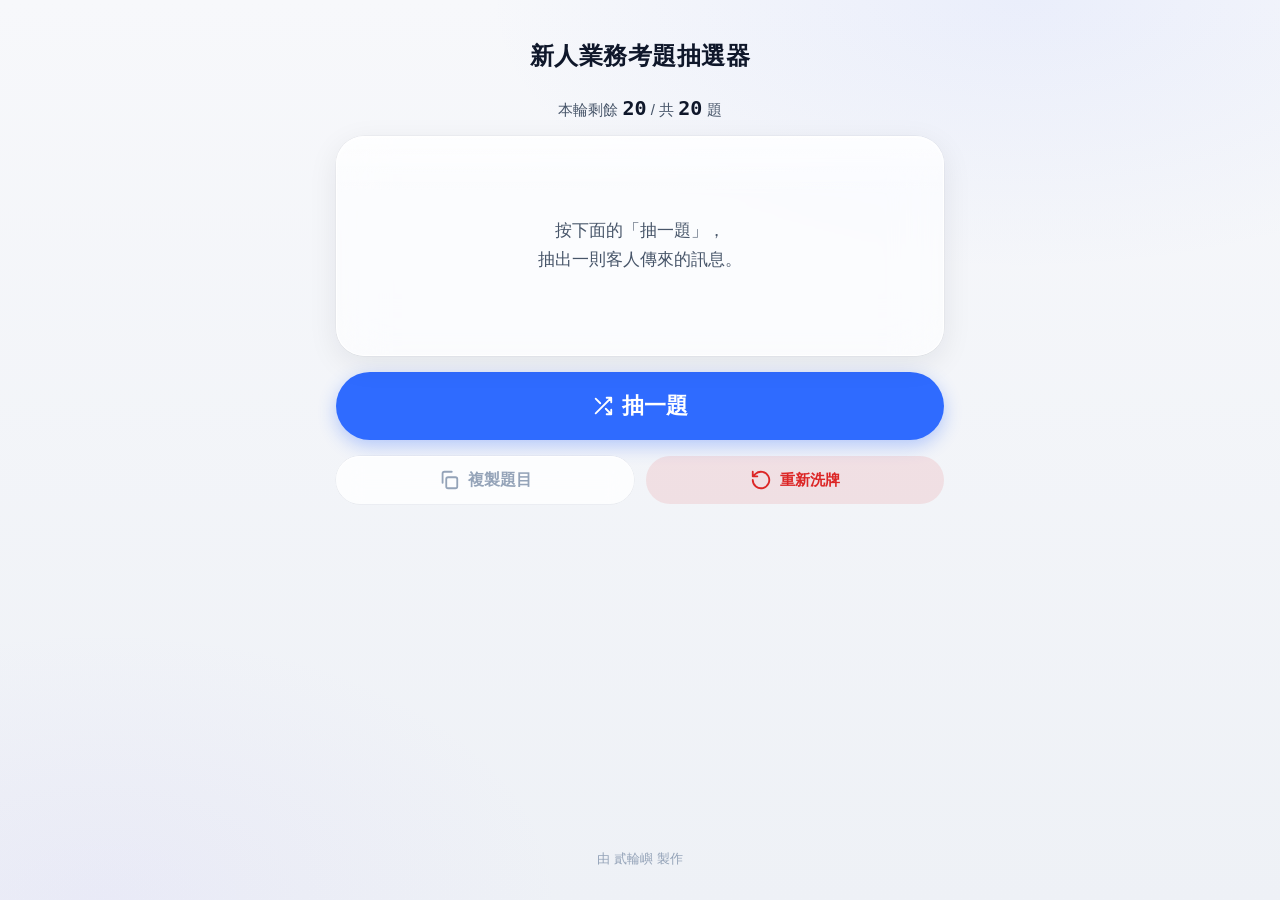
==== index.html @ 30716df5 "新增新人業務考題抽選器（樣品：20 題題庫、抽選器頁面） Co-Authored-By: Claude Sonnet 5.5 <noreply@anthropic.com>" ====
<!DOCTYPE html>
<html lang="zh-Hant">
<head>
<meta charset="UTF-8">
<meta name="viewport" content="width=device-width, initial-scale=1">
<title>新人業務考題抽選器</title>
<link rel="stylesheet" href="tokens.css">
<style>
  /* 只使用 tokens.css 的變數，不自訂新色 */
  .page{max-width:640px;margin:0 auto;padding:var(--sp-6) var(--sp-4) var(--sp-8);min-height:100vh;display:flex;flex-direction:column;gap:var(--sp-4)}
  h1{font-size:24px;font-weight:700;letter-spacing:.02em;text-align:center;padding:var(--sp-4) 0 var(--sp-2)}
  .count{text-align:center;color:var(--ink-2);font-size:15px}
  .count b{font-family:var(--mono);color:var(--ink);font-size:20px}

  .card{padding:var(--sp-6);min-height:220px;display:flex;flex-direction:column;justify-content:center;gap:var(--sp-4)}
  .tag{align-self:flex-start;background:var(--accent-soft);color:var(--accent-deep);font-weight:600;font-size:14px;padding:var(--sp-1) var(--sp-3);border-radius:var(--r-pill)}
  .msg{font-size:22px;line-height:1.7;font-weight:500;word-break:break-word;white-space:pre-wrap}
  .empty{color:var(--ink-2);font-size:17px;line-height:1.7;text-align:center}
  .notice{background:var(--warning-soft);color:var(--warning);font-weight:600;font-size:15px;padding:var(--sp-3) var(--sp-4);border-radius:var(--r-ctrl);text-align:center}

  .btn{font-family:var(--font);font-weight:600;border:none;cursor:pointer;display:inline-flex;align-items:center;justify-content:center;gap:var(--sp-2);
    border-radius:var(--r-pill);transition:transform var(--dur-micro) var(--ease),box-shadow var(--dur-micro) var(--ease);min-height:48px}
  .btn:active{transform:scale(.97)}
  .btn:focus-visible{outline:2px solid var(--accent);outline-offset:2px}
  .btn-primary{background:var(--accent);color:#fff;box-shadow:0 6px 18px rgba(47,107,255,.32);font-size:22px;padding:var(--sp-4) var(--sp-8);min-height:68px;width:100%}
  .btn-primary:hover{background:var(--accent-deep)}
  .btn-glass{background:var(--glass-bg-strong);color:var(--ink);backdrop-filter:blur(12px) saturate(160%);-webkit-backdrop-filter:blur(12px) saturate(160%);
    box-shadow:var(--specular),var(--hairline);font-size:16px;padding:var(--sp-3) var(--sp-6);flex:1}
  .btn-glass[disabled]{color:var(--ink-3);cursor:not-allowed}
  .btn-danger{background:var(--danger-soft);color:var(--danger);font-size:15px;padding:var(--sp-3) var(--sp-6);flex:1}
  .btn-done{color:var(--success)}
  .row{display:flex;gap:var(--sp-3)}
  svg{width:22px;height:22px;flex:none;fill:none;stroke:currentColor;stroke-width:2;stroke-linecap:round;stroke-linejoin:round}

  footer{margin-top:auto;text-align:center;color:var(--ink-3);font-size:13px;padding-top:var(--sp-6)}
  @media (max-width:400px){.msg{font-size:20px}h1{font-size:22px}}
</style>
</head>
<body>
<main class="page">
  <h1>新人業務考題抽選器</h1>
  <div class="count" aria-live="polite">本輪剩餘 <b id="remain">-</b> / 共 <b id="total">-</b> 題</div>

  <section class="card glass" aria-live="polite">
    <div id="notice" class="notice" hidden></div>
    <div id="empty" class="empty">按下面的「抽一題」，<br>抽出一則客人傳來的訊息。</div>
    <div id="question" hidden>
      <span class="tag" id="cat"></span>
      <p class="msg" id="text"></p>
    </div>
  </section>

  <button class="btn btn-primary" id="drawBtn" type="button">
    <svg viewBox="0 0 24 24" aria-hidden="true"><path d="M16 3h5v5M4 20 21 3M21 16v5h-5M15 15l6 6M4 4l5 5"/></svg>
    抽一題
  </button>

  <div class="row">
    <button class="btn btn-glass" id="copyBtn" type="button" disabled>
      <svg viewBox="0 0 24 24" aria-hidden="true"><rect x="9" y="9" width="12" height="12" rx="2"/><path d="M5 15V5a2 2 0 0 1 2-2h8"/></svg>
      <span id="copyLabel">複製題目</span>
    </button>
    <button class="btn btn-danger" id="resetBtn" type="button">
      <svg viewBox="0 0 24 24" aria-hidden="true"><path d="M3 12a9 9 0 1 0 3-6.7L3 8M3 3v5h5"/></svg>
      <span id="resetLabel">重新洗牌</span>
    </button>
  </div>

  <footer>由 貳輪嶼 製作</footer>
</main>

<script src="questions.js"></script>
<script>
(function () {
  var KEY = 'examPicker.v1';
  var questions = Array.isArray(window.QUESTIONS) ? window.QUESTIONS : [];
  var allIds = questions.map(function (q) { return q.id; });
  var byId = {};
  questions.forEach(function (q) { byId[q.id] = q; });

  var state = { drawn: [], current: null };
  var memoryOk = true; // localStorage 不可用時只在記憶體中運作

  function load() {
    try {
      var raw = localStorage.getItem(KEY);
      if (raw) {
        var s = JSON.parse(raw);
        if (s && Array.isArray(s.drawn)) state.drawn = s.drawn;
        if (s && s.current != null) state.current = s.current;
      }
    } catch (e) { memoryOk = false; }
    // 容錯：忽略已不存在的 id，並去除重複
    var seen = {};
    state.drawn = state.drawn.filter(function (id) {
      if (!byId[id] || seen[id]) return false;
      seen[id] = true; return true;
    });
    if (!byId[state.current]) state.current = null;
  }
  function save() {
    try { localStorage.setItem(KEY, JSON.stringify(state)); } catch (e) { memoryOk = false; }
  }

  var $ = function (id) { return document.getElementById(id); };
  var noticeTimer = null;

  function showNotice(msg) {
    var n = $('notice');
    n.textContent = msg; n.hidden = false;
    clearTimeout(noticeTimer);
    noticeTimer = setTimeout(function () { n.hidden = true; }, 5000);
  }
  function hideNotice() { clearTimeout(noticeTimer); $('notice').hidden = true; }

  function render() {
    $('total').textContent = allIds.length;
    $('remain').textContent = allIds.length - state.drawn.length;
    var q = byId[state.current];
    $('empty').hidden = !!q;
    $('question').hidden = !q;
    $('copyBtn').disabled = !q;
    if (q) { $('cat').textContent = q.category; $('text').textContent = q.text; }
    if (!allIds.length) $('empty').textContent = '題庫是空的，請先在 questions.js 加題。';
    $('drawBtn').disabled = !allIds.length;
  }

  function draw() {
    if (!allIds.length) return;
    hideNotice();
    var started = false;
    if (state.drawn.length >= allIds.length) { state.drawn = []; started = true; }
    var pool = allIds.filter(function (id) { return state.drawn.indexOf(id) === -1; });
    // 剛開新一輪時，避免第一題與上一輪最後一題相同
    if (started && pool.length > 1) {
      pool = pool.filter(function (id) { return id !== state.current; });
    }
    var id = pool[Math.floor(Math.random() * pool.length)];
    state.drawn.push(id);
    state.current = id;
    save(); render(); resetCopy();
    if (started) showNotice('上一輪抽完了，已開始新的一輪。');
    else if (state.drawn.length >= allIds.length) showNotice('這一輪抽完了！再按「抽一題」會開始新的一輪。');
  }

  // 複製
  var copyTimer = null;
  function resetCopy() {
    clearTimeout(copyTimer);
    $('copyLabel').textContent = '複製題目';
    $('copyBtn').classList.remove('btn-done');
  }
  function copyFallback(text) {
    var ta = document.createElement('textarea');
    ta.value = text; ta.setAttribute('readonly', '');
    ta.style.position = 'fixed'; ta.style.top = '0'; ta.style.opacity = '0';
    document.body.appendChild(ta); ta.select(); ta.setSelectionRange(0, text.length);
    var ok = false;
    try { ok = document.execCommand('copy'); } catch (e) {}
    document.body.removeChild(ta);
    return ok;
  }
  function copyDone(ok) {
    $('copyLabel').textContent = ok ? '已複製' : '複製失敗，請長按文字手動複製';
    $('copyBtn').classList.toggle('btn-done', ok);
    clearTimeout(copyTimer);
    copyTimer = setTimeout(resetCopy, 2000);
  }
  function copyQuestion() {
    var q = byId[state.current];
    if (!q) return;
    if (navigator.clipboard && window.isSecureContext) {
      navigator.clipboard.writeText(q.text).then(
        function () { copyDone(true); },
        function () { copyDone(copyFallback(q.text)); }
      );
    } else {
      copyDone(copyFallback(q.text));
    }
  }

  // 重新洗牌（二次確認：第一次按變成「再按一次確認」，4 秒內沒按就還原）
  var resetTimer = null, resetArmed = false;
  function disarmReset() {
    resetArmed = false; clearTimeout(resetTimer);
    $('resetLabel').textContent = '重新洗牌';
  }
  function resetClick() {
    if (!resetArmed) {
      resetArmed = true;
      $('resetLabel').textContent = '再按一次確認洗牌';
      resetTimer = setTimeout(disarmReset, 4000);
      return;
    }
    disarmReset();
    state = { drawn: [], current: null };
    save(); render(); resetCopy(); hideNotice();
    showNotice('已重新洗牌，所有題目都可以再抽。');
  }

  $('drawBtn').addEventListener('click', draw);
  $('copyBtn').addEventListener('click', copyQuestion);
  $('resetBtn').addEventListener('click', resetClick);

  load(); render();
})();
</script>
</body>
</html>
---- tokens.css ----
/* 公版設計系統 — 基礎 Tokens（唯一真實來源，不可自訂覆寫）
   Liquid Glass · 亮白簡約 · iOS 26 質感
   由 貳輪嶼 製作 */

:root{
  /* 玻璃 */
  --glass-bg:rgba(255,255,255,0.62);
  --glass-bg-strong:rgba(255,255,255,0.80);
  --glass-blur:24px; --glass-sat:160%;
  --rim:rgba(255,255,255,0.9);                          /* 亮白邊 */
  --specular:inset 0 1px 1px rgba(255,255,255,0.9);     /* 頂緣鏡面高光 */
  --hairline:0 0 0 0.5px rgba(15,23,42,0.06);           /* 暗髮絲外框 */
  --shadow:0 8px 30px rgba(17,24,39,0.08);              /* 柔和浮起 */
  --shadow-lg:0 20px 60px rgba(17,24,39,0.16);

  /* 圓角 */
  --r-sm:10px; --r-ctrl:14px; --r-card:28px; --r-xl:34px; --r-pill:999px;

  /* 強調色：單一精緻藍 + 中性灰階 */
  --accent:#2F6BFF; --accent-soft:rgba(47,107,255,0.12); --accent-deep:#1E4FD0;
  --ink:#0F172A; --ink-2:#475569; --ink-3:#94A3B8; --ink-line:rgba(15,23,42,0.08);

  /* 語意色（去飽和） */
  --success:#16A34A; --warning:#D97706; --danger:#DC2626; --info:#2F6BFF;
  --success-soft:rgba(22,163,74,0.12); --warning-soft:rgba(217,119,6,0.12);
  --danger-soft:rgba(220,38,38,0.10); --info-soft:rgba(47,107,255,0.12);

  /* 圖表色階 —— 順序藍階（有順序的桶：庫齡/售價區間，淺=新/低，深=舊/高） */
  --seq-1:#C9DAFF; --seq-2:#9CBBFF; --seq-3:#6E9CFF; --seq-4:#2F6BFF;
  --seq-5:#2353C9; --seq-6:#173B91; --seq-7:#0F2A66;
  /* 圖表色階 —— 精緻分類盤（無順序：品牌/來源/付款） */
  --cat-1:#2F6BFF; --cat-2:#7C5CFF; --cat-3:#14B8A6; --cat-4:#F59E0B;
  --cat-5:#EC6A9C; --cat-6:#22B07D; --cat-7:#FB7C56; --cat-8:#64748B;
  --null:#CBD2DD;   /* null / 其他 → 中性灰 */

  /* 載入/骨架（亮白底校過對比，勿用更低透明否則隱形） */
  --skeleton-base:rgba(15,23,42,0.06);   /* 骨架底 */
  --skeleton-sheen:rgba(15,23,42,0.13);  /* 掃光高光 */
  --track:rgba(15,23,42,0.10);           /* 進度條軌 / spinner 圈 */

  /* 字體（Apple 裝置 = 真 SF Pro + 蘋方） */
  --font:-apple-system,BlinkMacSystemFont,"SF Pro Text","SF Pro Display","PingFang TC","Helvetica Neue",sans-serif;
  --mono:ui-monospace,"SF Mono","JetBrains Mono",monospace;

  /* 間距尺 (px)：4 8 12 16 24 32 48 64 */
  --sp-1:4px; --sp-2:8px; --sp-3:12px; --sp-4:16px; --sp-6:24px; --sp-8:32px; --sp-12:48px; --sp-16:64px;

  /* 動效 */
  --ease:cubic-bezier(.22,1,.36,1);
  --dur-in:600ms; --dur-micro:250ms;
}

*{box-sizing:border-box;margin:0;padding:0}

body{
  font-family:var(--font); color:var(--ink); min-height:100vh; overflow-x:hidden;
  background:
    radial-gradient(70% 50% at 80% 0%, rgba(120,150,255,0.10) 0%, transparent 60%),
    radial-gradient(60% 50% at 8% 100%, rgba(170,150,255,0.08) 0%, transparent 60%),
    linear-gradient(180deg,#F7F8FB 0%,#EEF1F6 100%);
  -webkit-font-smoothing:antialiased;
}

/* 白玻璃面板基元：靠亮邊 + 陰影 + 頂緣高光浮在白底 */
.glass{
  background:var(--glass-bg);
  backdrop-filter:blur(var(--glass-blur)) saturate(var(--glass-sat));
  -webkit-backdrop-filter:blur(var(--glass-blur)) saturate(var(--glass-sat));
  border:0.5px solid var(--rim);
  box-shadow:var(--specular),var(--hairline),var(--shadow);
  border-radius:var(--r-card); position:relative; overflow:hidden;
}
.glass::before{content:"";position:absolute;inset:0;border-radius:inherit;pointer-events:none;
  background:linear-gradient(180deg,rgba(255,255,255,.55) 0%,rgba(255,255,255,0) 26%)}
.glass > *{position:relative;z-index:1}

@media (prefers-reduced-motion:reduce){*{animation:none!important;transition:none!important}}
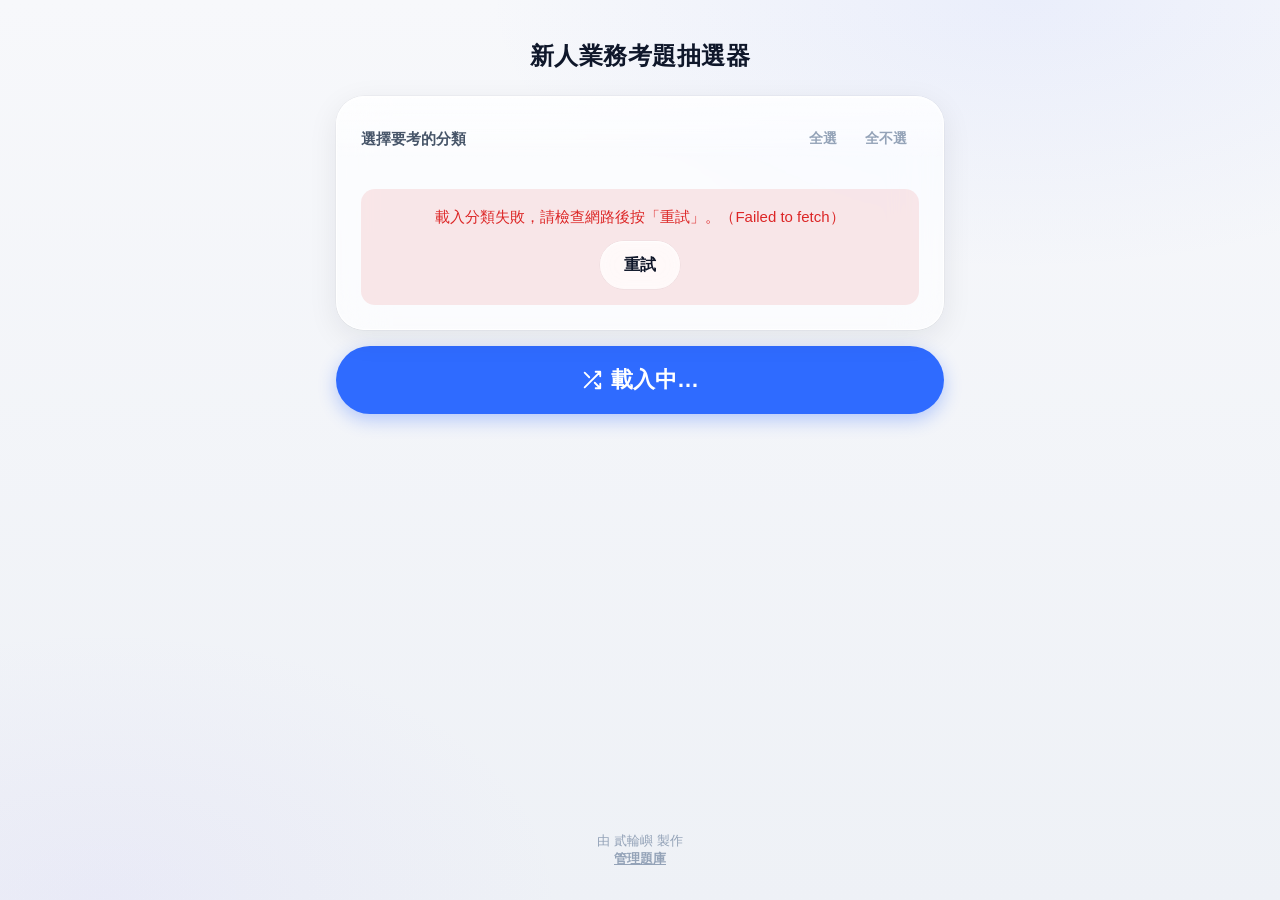
==== commit f406e216: "題庫改雲端：分類抽題、管理頁、全裝置同步已抽記錄 - 新增 admin.html（密碼保護的題庫管理） - 抽題頁改為勾選分類、各抽 1 題 - 題庫與已抽記錄搬到 Supabase（supabase" ====
--- a/index.html
+++ b/index.html
@@ -9,10 +9,36 @@
   /* 只使用 tokens.css 的變數，不自訂新色 */
   .page{max-width:640px;margin:0 auto;padding:var(--sp-6) var(--sp-4) var(--sp-8);min-height:100vh;display:flex;flex-direction:column;gap:var(--sp-4)}
   h1{font-size:24px;font-weight:700;letter-spacing:.02em;text-align:center;padding:var(--sp-4) 0 var(--sp-2)}
-  .count{text-align:center;color:var(--ink-2);font-size:15px}
-  .count b{font-family:var(--mono);color:var(--ink);font-size:20px}
-
-  .card{padding:var(--sp-6);min-height:220px;display:flex;flex-direction:column;justify-content:center;gap:var(--sp-4)}
+  .card{padding:var(--sp-6);display:flex;flex-direction:column;justify-content:center;gap:var(--sp-4)}
+
+  /* 分類勾選區 */
+  .picker-head{display:flex;align-items:center;justify-content:space-between;gap:var(--sp-3);color:var(--ink-2);font-size:15px;font-weight:600}
+  .link-btn{font-family:var(--font);font-size:14px;font-weight:600;color:var(--accent);background:none;border:none;cursor:pointer;padding:var(--sp-2) var(--sp-3);border-radius:var(--r-pill);min-height:36px}
+  .link-btn:hover{background:var(--accent-soft)}
+  .link-btn:focus-visible{outline:2px solid var(--accent);outline-offset:2px}
+  .link-btn[disabled]{color:var(--ink-3);cursor:not-allowed;background:none}
+  .chips{display:grid;grid-template-columns:repeat(auto-fill,minmax(150px,1fr));gap:var(--sp-3)}
+  .chip{font-family:var(--font);text-align:left;cursor:pointer;display:flex;flex-direction:column;gap:var(--sp-1);min-height:64px;padding:var(--sp-3) var(--sp-4);
+    color:var(--ink);background:var(--glass-bg-strong);border:none;border-radius:var(--r-ctrl);box-shadow:var(--specular),var(--hairline);
+    transition:transform var(--dur-micro) var(--ease),box-shadow var(--dur-micro) var(--ease),background var(--dur-micro) var(--ease)}
+  .chip:active{transform:scale(.97)}
+  .chip:focus-visible{outline:2px solid var(--accent);outline-offset:2px}
+  .chip .name{font-size:17px;font-weight:600;display:flex;align-items:center;justify-content:space-between;gap:var(--sp-2)}
+  .chip .name svg{width:20px;height:20px;opacity:0;stroke-width:3}
+  .chip .num{font-size:13px;color:var(--ink-2);font-family:var(--mono)}
+  .chip[aria-pressed="true"]{background:var(--accent-soft);color:var(--accent-deep);box-shadow:0 0 0 2px var(--accent)}
+  .chip[aria-pressed="true"] .name svg{opacity:1}
+  .chip[aria-pressed="true"] .num{color:var(--accent-deep)}
+  .skel{height:64px;border-radius:var(--r-ctrl);background:linear-gradient(90deg,var(--skeleton-base),var(--skeleton-sheen),var(--skeleton-base));background-size:200% 100%;animation:sheen 1.4s linear infinite}
+  @keyframes sheen{from{background-position:200% 0}to{background-position:-200% 0}}
+  .error{display:flex;flex-direction:column;align-items:center;gap:var(--sp-3);text-align:center;color:var(--danger);background:var(--danger-soft);border-radius:var(--r-ctrl);padding:var(--sp-4);font-size:15px;line-height:1.6}
+
+  .error[hidden]{display:none}
+
+  /* 結果卡片 */
+  .results{display:flex;flex-direction:column;gap:var(--sp-4)}
+  .q-card{gap:var(--sp-3)}
+  .q-card .btn-glass{flex:none;align-self:flex-start;min-height:44px;padding:var(--sp-2) var(--sp-4);font-size:15px}
   .tag{align-self:flex-start;background:var(--accent-soft);color:var(--accent-deep);font-weight:600;font-size:14px;padding:var(--sp-1) var(--sp-3);border-radius:var(--r-pill)}
   .msg{font-size:22px;line-height:1.7;font-weight:500;word-break:break-word;white-space:pre-wrap}
   .empty{color:var(--ink-2);font-size:17px;line-height:1.7;text-align:center}
@@ -33,123 +59,175 @@
   svg{width:22px;height:22px;flex:none;fill:none;stroke:currentColor;stroke-width:2;stroke-linecap:round;stroke-linejoin:round}
 
   footer{margin-top:auto;text-align:center;color:var(--ink-3);font-size:13px;padding-top:var(--sp-6)}
+  footer .link-btn{color:var(--ink-3);font-size:13px;text-decoration:underline}
   @media (max-width:400px){.msg{font-size:20px}h1{font-size:22px}}
 </style>
 </head>
 <body>
 <main class="page">
   <h1>新人業務考題抽選器</h1>
-  <div class="count" aria-live="polite">本輪剩餘 <b id="remain">-</b> / 共 <b id="total">-</b> 題</div>
-
-  <section class="card glass" aria-live="polite">
-    <div id="notice" class="notice" hidden></div>
-    <div id="empty" class="empty">按下面的「抽一題」，<br>抽出一則客人傳來的訊息。</div>
-    <div id="question" hidden>
-      <span class="tag" id="cat"></span>
-      <p class="msg" id="text"></p>
+
+  <section class="card glass" aria-label="選擇分類">
+    <div class="picker-head">
+      <span>選擇要考的分類</span>
+      <span>
+        <button class="link-btn" id="allBtn" type="button" disabled>全選</button>
+        <button class="link-btn" id="noneBtn" type="button" disabled>全不選</button>
+      </span>
+    </div>
+    <div id="chips" class="chips" aria-busy="true"></div>
+    <div id="loadError" class="error" role="alert" hidden>
+      <span id="loadErrorText"></span>
+      <button class="btn btn-glass" id="retryBtn" type="button">重試</button>
     </div>
   </section>
 
-  <button class="btn btn-primary" id="drawBtn" type="button">
+  <button class="btn btn-primary" id="drawBtn" type="button" disabled>
     <svg viewBox="0 0 24 24" aria-hidden="true"><path d="M16 3h5v5M4 20 21 3M21 16v5h-5M15 15l6 6M4 4l5 5"/></svg>
-    抽一題
+    <span id="drawLabel">載入中…</span>
   </button>
 
-  <div class="row">
-    <button class="btn btn-glass" id="copyBtn" type="button" disabled>
-      <svg viewBox="0 0 24 24" aria-hidden="true"><rect x="9" y="9" width="12" height="12" rx="2"/><path d="M5 15V5a2 2 0 0 1 2-2h8"/></svg>
-      <span id="copyLabel">複製題目</span>
-    </button>
-    <button class="btn btn-danger" id="resetBtn" type="button">
-      <svg viewBox="0 0 24 24" aria-hidden="true"><path d="M3 12a9 9 0 1 0 3-6.7L3 8M3 3v5h5"/></svg>
-      <span id="resetLabel">重新洗牌</span>
-    </button>
+  <div id="drawError" class="error" role="alert" hidden>
+    <span id="drawErrorText"></span>
+    <button class="btn btn-glass" id="drawRetryBtn" type="button">重試</button>
   </div>
 
-  <footer>由 貳輪嶼 製作</footer>
+  <div id="results" class="results" aria-live="polite"></div>
+
+  <footer>
+    由 貳輪嶼 製作<br>
+    <a class="link-btn" href="admin.html">管理題庫</a>
+  </footer>
 </main>
 
-<script src="questions.js"></script>
+<script src="js/api.js"></script>
 <script>
 (function () {
-  var KEY = 'examPicker.v1';
-  var questions = Array.isArray(window.QUESTIONS) ? window.QUESTIONS : [];
-  var allIds = questions.map(function (q) { return q.id; });
-  var byId = {};
-  questions.forEach(function (q) { byId[q.id] = q; });
-
-  var state = { drawn: [], current: null };
-  var memoryOk = true; // localStorage 不可用時只在記憶體中運作
-
-  function load() {
-    try {
-      var raw = localStorage.getItem(KEY);
-      if (raw) {
-        var s = JSON.parse(raw);
-        if (s && Array.isArray(s.drawn)) state.drawn = s.drawn;
-        if (s && s.current != null) state.current = s.current;
+  var $ = function (id) { return document.getElementById(id); };
+  var categories = [];      // 雲端回傳的分類清單 [{category,total,remaining}]
+  var selected = {};        // 已勾選的分類名稱
+  var drawing = false;      // 抽題進行中（防連點）
+  var loaded = false;       // 分類是否載入成功
+
+  var CHECK_SVG = '<svg viewBox="0 0 24 24" aria-hidden="true"><path d="M5 12.5l4.5 4.5L19 7.5"/></svg>';
+
+  function errText(e, what) {
+    var m = e && e.message ? e.message : '';
+    return what + '失敗，請檢查網路後按「重試」。' + (m ? '（' + m + '）' : '');
+  }
+
+  function selectedList() {
+    // 依畫面上分類順序回傳已勾選者
+    return categories.filter(function (c) { return selected[c.category]; }).map(function (c) { return c.category; });
+  }
+
+  function updateDrawBtn() {
+    var n = selectedList().length;
+    var btn = $('drawBtn');
+    if (!loaded) { btn.disabled = true; $('drawLabel').textContent = '載入中…'; return; }
+    if (drawing) { btn.disabled = true; $('drawLabel').textContent = '抽題中…'; return; }
+    btn.disabled = n === 0;
+    $('drawLabel').textContent = n === 0 ? '請先選分類' : '抽 ' + n + ' 題';
+    $('allBtn').disabled = $('noneBtn').disabled = !categories.length;
+  }
+
+  function renderChips() {
+    var box = $('chips');
+    box.innerHTML = '';
+    categories.forEach(function (c) {
+      var b = document.createElement('button');
+      b.type = 'button'; b.className = 'chip';
+      b.setAttribute('aria-pressed', selected[c.category] ? 'true' : 'false');
+      var name = document.createElement('span'); name.className = 'name';
+      var label = document.createElement('span'); label.textContent = c.category;
+      name.appendChild(label); name.insertAdjacentHTML('beforeend', CHECK_SVG);
+      var num = document.createElement('span'); num.className = 'num';
+      num.textContent = '剩餘 ' + c.remaining + ' / 共 ' + c.total;
+      b.appendChild(name); b.appendChild(num);
+      b.addEventListener('click', function () {
+        selected[c.category] = !selected[c.category];
+        b.setAttribute('aria-pressed', selected[c.category] ? 'true' : 'false');
+        updateDrawBtn();
+      });
+      box.appendChild(b);
+    });
+    if (!categories.length) {
+      var e = document.createElement('div'); e.className = 'empty'; e.style.gridColumn = '1 / -1';
+      e.textContent = '題庫還沒有任何題目，請先到「管理題庫」新增。';
+      box.appendChild(e);
+    }
+  }
+
+  function showSkeleton() {
+    var box = $('chips');
+    box.innerHTML = ''; box.setAttribute('aria-busy', 'true');
+    for (var i = 0; i < 4; i++) { var s = document.createElement('div'); s.className = 'skel'; box.appendChild(s); }
+  }
+
+  // 載入分類；keepSelection=true 時（抽完刷新）保留勾選
+  function loadCategories(keepSelection) {
+    $('loadError').hidden = true;
+    if (!keepSelection) { loaded = false; selected = {}; showSkeleton(); }
+    updateDrawBtn();
+    return Api.listCategories().then(function (list) {
+      categories = Array.isArray(list) ? list : [];
+      var next = {};
+      categories.forEach(function (c) { if (selected[c.category]) next[c.category] = true; });
+      selected = next;
+      loaded = true;
+      $('chips').setAttribute('aria-busy', 'false');
+      renderChips(); updateDrawBtn();
+    }).catch(function (e) {
+      if (keepSelection) return; // 刷新失敗不打斷畫面，抽題結果仍已顯示
+      $('chips').innerHTML = ''; $('chips').setAttribute('aria-busy', 'false');
+      $('loadErrorText').textContent = errText(e, '載入分類');
+      $('loadError').hidden = false;
+      updateDrawBtn();
+    });
+  }
+
+  // 抽題
+  function draw() {
+    var cats = selectedList();
+    if (drawing || !cats.length) return;
+    drawing = true; $('drawError').hidden = true; updateDrawBtn();
+    Api.drawQuestions(cats).then(function (rows) {
+      renderResults(Array.isArray(rows) ? rows : []);
+      // 以回傳值先更新剩餘數，再重新向雲端確認
+      (Array.isArray(rows) ? rows : []).forEach(function (r) {
+        categories.forEach(function (c) {
+          if (c.category === r.category) { c.remaining = r.remaining; c.total = r.total; }
+        });
+      });
+      renderChips();
+      return loadCategories(true);
+    }).catch(function (e) {
+      $('drawErrorText').textContent = errText(e, '抽題');
+      $('drawError').hidden = false;
+    }).then(function () { drawing = false; updateDrawBtn(); });
+  }
+
+  function renderResults(rows) {
+    var box = $('results');
+    box.innerHTML = '';
+    rows.forEach(function (r) {
+      var card = document.createElement('section'); card.className = 'card glass q-card';
+      if (r.new_round) {
+        var n = document.createElement('div'); n.className = 'notice';
+        n.textContent = '此分類已開始新的一輪'; card.appendChild(n);
       }
-    } catch (e) { memoryOk = false; }
-    // 容錯：忽略已不存在的 id，並去除重複
-    var seen = {};
-    state.drawn = state.drawn.filter(function (id) {
-      if (!byId[id] || seen[id]) return false;
-      seen[id] = true; return true;
+      var tag = document.createElement('span'); tag.className = 'tag'; tag.textContent = r.category;
+      var msg = document.createElement('p'); msg.className = 'msg'; msg.textContent = r.text;
+      var btn = document.createElement('button'); btn.type = 'button'; btn.className = 'btn btn-glass';
+      btn.innerHTML = '<svg viewBox="0 0 24 24" aria-hidden="true"><rect x="9" y="9" width="12" height="12" rx="2"/><path d="M5 15V5a2 2 0 0 1 2-2h8"/></svg><span class="lbl">複製題目</span>';
+      btn.addEventListener('click', function () { copyQuestion(btn, r.text); });
+      card.appendChild(tag); card.appendChild(msg); card.appendChild(btn);
+      box.appendChild(card);
     });
-    if (!byId[state.current]) state.current = null;
-  }
-  function save() {
-    try { localStorage.setItem(KEY, JSON.stringify(state)); } catch (e) { memoryOk = false; }
-  }
-
-  var $ = function (id) { return document.getElementById(id); };
-  var noticeTimer = null;
-
-  function showNotice(msg) {
-    var n = $('notice');
-    n.textContent = msg; n.hidden = false;
-    clearTimeout(noticeTimer);
-    noticeTimer = setTimeout(function () { n.hidden = true; }, 5000);
-  }
-  function hideNotice() { clearTimeout(noticeTimer); $('notice').hidden = true; }
-
-  function render() {
-    $('total').textContent = allIds.length;
-    $('remain').textContent = allIds.length - state.drawn.length;
-    var q = byId[state.current];
-    $('empty').hidden = !!q;
-    $('question').hidden = !q;
-    $('copyBtn').disabled = !q;
-    if (q) { $('cat').textContent = q.category; $('text').textContent = q.text; }
-    if (!allIds.length) $('empty').textContent = '題庫是空的，請先在 questions.js 加題。';
-    $('drawBtn').disabled = !allIds.length;
-  }
-
-  function draw() {
-    if (!allIds.length) return;
-    hideNotice();
-    var started = false;
-    if (state.drawn.length >= allIds.length) { state.drawn = []; started = true; }
-    var pool = allIds.filter(function (id) { return state.drawn.indexOf(id) === -1; });
-    // 剛開新一輪時，避免第一題與上一輪最後一題相同
-    if (started && pool.length > 1) {
-      pool = pool.filter(function (id) { return id !== state.current; });
-    }
-    var id = pool[Math.floor(Math.random() * pool.length)];
-    state.drawn.push(id);
-    state.current = id;
-    save(); render(); resetCopy();
-    if (started) showNotice('上一輪抽完了，已開始新的一輪。');
-    else if (state.drawn.length >= allIds.length) showNotice('這一輪抽完了！再按「抽一題」會開始新的一輪。');
-  }
-
-  // 複製
-  var copyTimer = null;
-  function resetCopy() {
-    clearTimeout(copyTimer);
-    $('copyLabel').textContent = '複製題目';
-    $('copyBtn').classList.remove('btn-done');
-  }
+    if (rows.length) box.firstChild.scrollIntoView({ behavior: window.matchMedia('(prefers-reduced-motion: reduce)').matches ? 'auto' : 'smooth', block: 'nearest' });
+  }
+
+  // 複製（每張卡各自的按鈕與回饋）
   function copyFallback(text) {
     var ta = document.createElement('textarea');
     ta.value = text; ta.setAttribute('readonly', '');
@@ -160,49 +238,36 @@
     document.body.removeChild(ta);
     return ok;
   }
-  function copyDone(ok) {
-    $('copyLabel').textContent = ok ? '已複製' : '複製失敗，請長按文字手動複製';
-    $('copyBtn').classList.toggle('btn-done', ok);
-    clearTimeout(copyTimer);
-    copyTimer = setTimeout(resetCopy, 2000);
-  }
-  function copyQuestion() {
-    var q = byId[state.current];
-    if (!q) return;
+  function copyDone(btn, ok) {
+    var lbl = btn.querySelector('.lbl');
+    lbl.textContent = ok ? '已複製' : '複製失敗，請長按文字手動複製';
+    btn.classList.toggle('btn-done', ok);
+    clearTimeout(btn._t);
+    btn._t = setTimeout(function () { lbl.textContent = '複製題目'; btn.classList.remove('btn-done'); }, 2000);
+  }
+  function copyQuestion(btn, text) {
     if (navigator.clipboard && window.isSecureContext) {
-      navigator.clipboard.writeText(q.text).then(
-        function () { copyDone(true); },
-        function () { copyDone(copyFallback(q.text)); }
+      navigator.clipboard.writeText(text).then(
+        function () { copyDone(btn, true); },
+        function () { copyDone(btn, copyFallback(text)); }
       );
     } else {
-      copyDone(copyFallback(q.text));
+      copyDone(btn, copyFallback(text));
     }
   }
 
-  // 重新洗牌（二次確認：第一次按變成「再按一次確認」，4 秒內沒按就還原）
-  var resetTimer = null, resetArmed = false;
-  function disarmReset() {
-    resetArmed = false; clearTimeout(resetTimer);
-    $('resetLabel').textContent = '重新洗牌';
-  }
-  function resetClick() {
-    if (!resetArmed) {
-      resetArmed = true;
-      $('resetLabel').textContent = '再按一次確認洗牌';
-      resetTimer = setTimeout(disarmReset, 4000);
-      return;
-    }
-    disarmReset();
-    state = { drawn: [], current: null };
-    save(); render(); resetCopy(); hideNotice();
-    showNotice('已重新洗牌，所有題目都可以再抽。');
+  function setAll(on) {
+    categories.forEach(function (c) { selected[c.category] = on; });
+    renderChips(); updateDrawBtn();
   }
 
   $('drawBtn').addEventListener('click', draw);
-  $('copyBtn').addEventListener('click', copyQuestion);
-  $('resetBtn').addEventListener('click', resetClick);
-
-  load(); render();
+  $('drawRetryBtn').addEventListener('click', draw);
+  $('retryBtn').addEventListener('click', function () { loadCategories(false); });
+  $('allBtn').addEventListener('click', function () { setAll(true); });
+  $('noneBtn').addEventListener('click', function () { setAll(false); });
+
+  loadCategories(false);
 })();
 </script>
 </body>
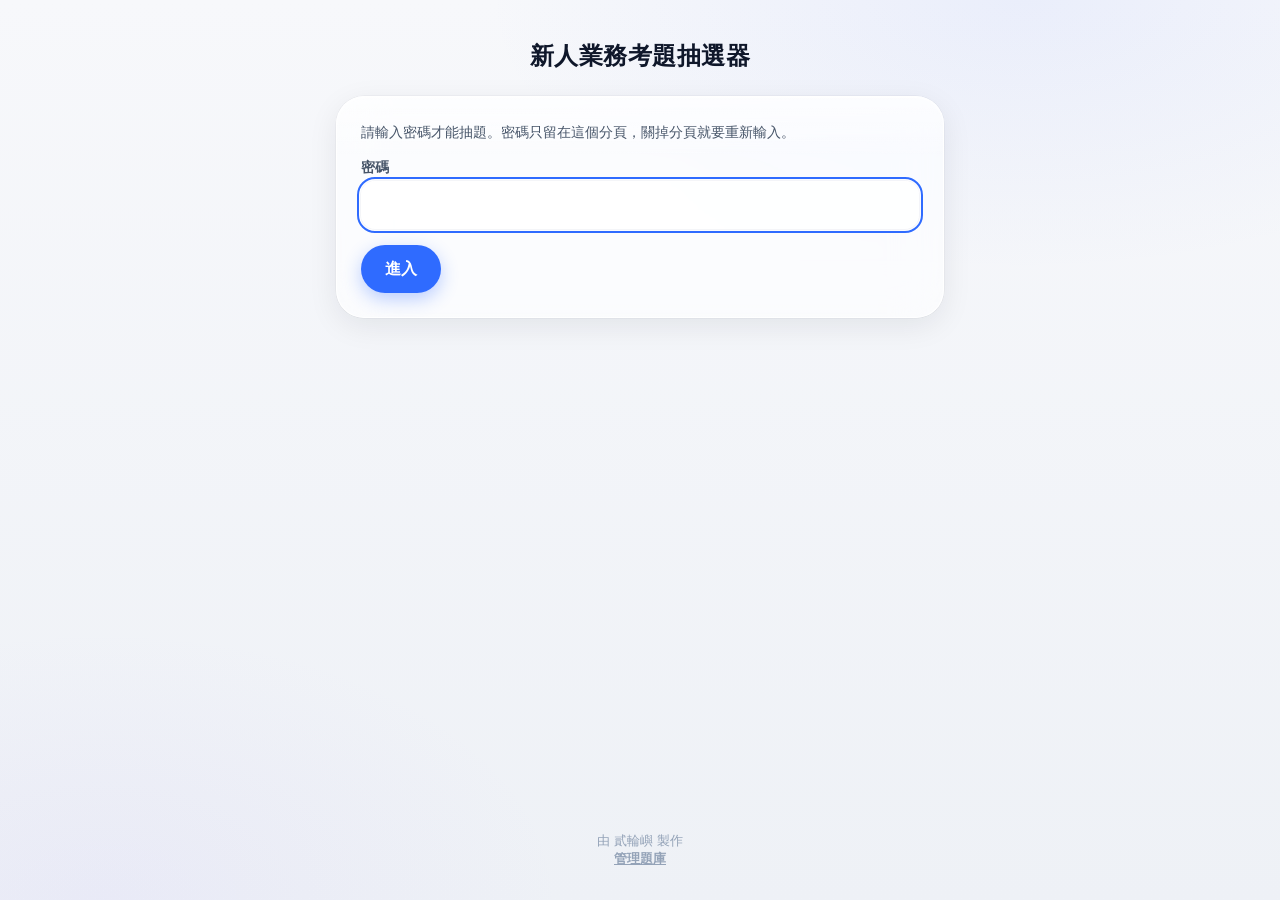
==== commit 32fdd658: "抽題頁需先登入：查分類與抽題改為資料庫端驗證密碼 - list_categories、draw_questions 改要帶密碼，舊免密碼函式已刪除 - 抽題頁新增登入畫面，與管理頁共用 session" ====
--- a/index.html
+++ b/index.html
@@ -58,6 +58,21 @@
   .row{display:flex;gap:var(--sp-3)}
   svg{width:22px;height:22px;flex:none;fill:none;stroke:currentColor;stroke-width:2;stroke-linecap:round;stroke-linejoin:round}
 
+  /* 登入畫面（沿用 admin.html 登入畫面的外觀） */
+  #appView{display:flex;flex-direction:column;gap:var(--sp-4)}
+  #appView[hidden],#loginView[hidden]{display:none}
+  .hint{color:var(--ink-2);font-size:14px;line-height:1.6}
+  .field{display:flex;flex-direction:column}
+  label{font-size:14px;font-weight:600;color:var(--ink-2);display:block;margin-bottom:var(--sp-1)}
+  input[type=password]{font-family:var(--font);font-size:16px;color:var(--ink);width:100%;min-height:48px;
+    padding:var(--sp-3) var(--sp-4);background:var(--glass-bg-strong);border:none;border-radius:var(--r-ctrl);box-shadow:var(--specular),var(--hairline)}
+  input:focus-visible{outline:2px solid var(--accent);outline-offset:2px}
+  .msg-bar{border-radius:var(--r-ctrl);padding:var(--sp-3) var(--sp-4);font-size:15px;line-height:1.6;font-weight:600}
+  .msg-bar.err{background:var(--danger-soft);color:var(--danger)}
+  .msg-bar[hidden]{display:none}
+  .btn[disabled]{cursor:not-allowed;opacity:.55}
+  #loginBtn{font-size:16px;min-height:48px;width:auto;padding:var(--sp-2) var(--sp-6)}
+
   footer{margin-top:auto;text-align:center;color:var(--ink-3);font-size:13px;padding-top:var(--sp-6)}
   footer .link-btn{color:var(--ink-3);font-size:13px;text-decoration:underline}
   @media (max-width:400px){.msg{font-size:20px}h1{font-size:22px}}
@@ -67,6 +82,20 @@
 <main class="page">
   <h1>新人業務考題抽選器</h1>
 
+  <!-- 登入關卡：登入成功前，下面的抽題畫面（appView）一律隱藏 -->
+  <section id="loginView" class="card glass" hidden>
+    <p class="hint">請輸入密碼才能抽題。密碼只留在這個分頁，關掉分頁就要重新輸入。</p>
+    <div id="loginMsg" class="msg-bar err" role="alert" hidden></div>
+    <form id="loginForm" class="field" autocomplete="off">
+      <label for="pwInput">密碼</label>
+      <input type="password" id="pwInput" autocomplete="off">
+      <div class="row" style="margin-top:var(--sp-4)">
+        <button class="btn btn-primary" id="loginBtn" type="submit">進入</button>
+      </div>
+    </form>
+  </section>
+
+  <div id="appView" hidden>
   <section class="card glass" aria-label="選擇分類">
     <div class="picker-head">
       <span>選擇要考的分類</span>
@@ -93,6 +122,7 @@
   </div>
 
   <div id="results" class="results" aria-live="polite"></div>
+  </div>
 
   <footer>
     由 貳輪嶼 製作<br>
@@ -108,6 +138,24 @@
   var selected = {};        // 已勾選的分類名稱
   var drawing = false;      // 抽題進行中（防連點）
   var loaded = false;       // 分類是否載入成功
+  var PW_KEY = 'quiz_pw';   // 與管理頁共用的 sessionStorage 鍵
+  var pw = null;            // 目前密碼（sessionStorage 不可用時只活在這個變數）
+
+  function readPw() { try { return sessionStorage.getItem(PW_KEY); } catch (e) { return null; } }
+  function savePw(v) { try { sessionStorage.setItem(PW_KEY, v); } catch (e) { /* 不可用就只留記憶體 */ } }
+  function clearPw() { try { sessionStorage.removeItem(PW_KEY); } catch (e) {} }
+
+  function showLogin(msg) {
+    pw = null; clearPw();
+    categories = []; selected = {}; loaded = false; drawing = false;
+    $('results').innerHTML = ''; $('chips').innerHTML = ''; $('drawError').hidden = true; $('loadError').hidden = true;
+    $('appView').hidden = true; $('loginView').hidden = false;
+    $('pwInput').value = '';
+    var m = $('loginMsg'); m.textContent = msg || ''; m.hidden = !msg;
+    $('loginBtn').disabled = false;
+    $('pwInput').focus();
+  }
+  function showApp() { $('loginView').hidden = true; $('appView').hidden = false; }
 
   var CHECK_SVG = '<svg viewBox="0 0 24 24" aria-hidden="true"><path d="M5 12.5l4.5 4.5L19 7.5"/></svg>';
 
@@ -169,7 +217,7 @@
     $('loadError').hidden = true;
     if (!keepSelection) { loaded = false; selected = {}; showSkeleton(); }
     updateDrawBtn();
-    return Api.listCategories().then(function (list) {
+    return Api.listCategories(pw).then(function (list) {
       categories = Array.isArray(list) ? list : [];
       var next = {};
       categories.forEach(function (c) { if (selected[c.category]) next[c.category] = true; });
@@ -178,6 +226,7 @@
       $('chips').setAttribute('aria-busy', 'false');
       renderChips(); updateDrawBtn();
     }).catch(function (e) {
+      if (e && e.invalidPassword) { showLogin('密碼已失效，請重新登入'); return; }
       if (keepSelection) return; // 刷新失敗不打斷畫面，抽題結果仍已顯示
       $('chips').innerHTML = ''; $('chips').setAttribute('aria-busy', 'false');
       $('loadErrorText').textContent = errText(e, '載入分類');
@@ -191,7 +240,7 @@
     var cats = selectedList();
     if (drawing || !cats.length) return;
     drawing = true; $('drawError').hidden = true; updateDrawBtn();
-    Api.drawQuestions(cats).then(function (rows) {
+    Api.drawQuestions(pw, cats).then(function (rows) {
       renderResults(Array.isArray(rows) ? rows : []);
       // 以回傳值先更新剩餘數，再重新向雲端確認
       (Array.isArray(rows) ? rows : []).forEach(function (r) {
@@ -202,6 +251,7 @@
       renderChips();
       return loadCategories(true);
     }).catch(function (e) {
+      if (e && e.invalidPassword) { showLogin('密碼已失效，請重新登入'); return; }
       $('drawErrorText').textContent = errText(e, '抽題');
       $('drawError').hidden = false;
     }).then(function () { drawing = false; updateDrawBtn(); });
@@ -267,7 +317,29 @@
   $('allBtn').addEventListener('click', function () { setAll(true); });
   $('noneBtn').addEventListener('click', function () { setAll(false); });
 
-  loadCategories(false);
+  // 登入送出：用 listCategories 驗證密碼
+  $('loginForm').addEventListener('submit', function (ev) {
+    ev.preventDefault();
+    var typed = $('pwInput').value;
+    var m = $('loginMsg');
+    if (!typed) { m.textContent = '請輸入密碼。'; m.hidden = false; return; }
+    $('loginBtn').disabled = true; m.hidden = true;
+    Api.listCategories(typed).then(function () {
+      pw = typed; savePw(typed);
+      $('pwInput').value = '';
+      showApp();
+      return loadCategories(false);
+    }).catch(function (e) {
+      if (e && e.invalidPassword) { m.textContent = '密碼不對'; $('pwInput').value = ''; }
+      else m.textContent = '登入失敗，請檢查網路後再按「進入」重試。' + (e && e.message ? '（' + e.message + '）' : '');
+      m.hidden = false;
+    }).then(function () { $('loginBtn').disabled = false; });
+  });
+
+  // 載入：有存密碼就直接驗證進入，否則顯示登入畫面
+  var saved = readPw();
+  if (saved) { pw = saved; showApp(); loadCategories(false); }
+  else showLogin('');
 })();
 </script>
 </body>
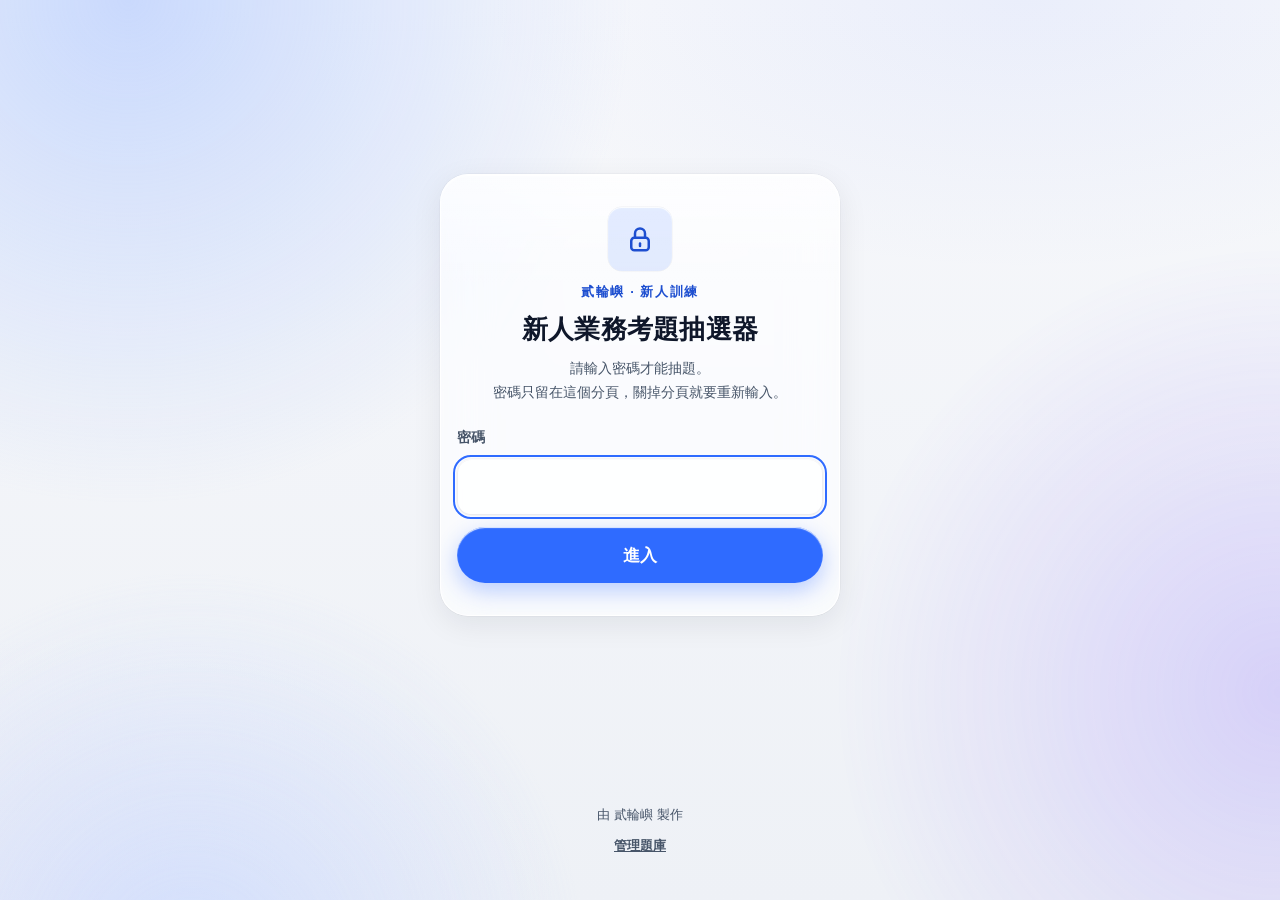
==== commit ce6a025b: "抽題頁與登入畫面美化：分類圖示與進度條、LINE 對話氣泡題目卡 - 外觀換上定案樣品，行為與雲端連線不變 - 分類名單有變（別台新增／改名／刪除）時重建按鈕，避免幽靈按鈕 - 功能名冊補上分類名單同" ====
--- a/index.html
+++ b/index.html
@@ -7,121 +7,207 @@
 <link rel="stylesheet" href="tokens.css">
 <style>
   /* 只使用 tokens.css 的變數，不自訂新色 */
-  .page{max-width:640px;margin:0 auto;padding:var(--sp-6) var(--sp-4) var(--sp-8);min-height:100vh;display:flex;flex-direction:column;gap:var(--sp-4)}
-  h1{font-size:24px;font-weight:700;letter-spacing:.02em;text-align:center;padding:var(--sp-4) 0 var(--sp-2)}
-  .card{padding:var(--sp-6);display:flex;flex-direction:column;justify-content:center;gap:var(--sp-4)}
-
-  /* 分類勾選區 */
-  .picker-head{display:flex;align-items:center;justify-content:space-between;gap:var(--sp-3);color:var(--ink-2);font-size:15px;font-weight:600}
-  .link-btn{font-family:var(--font);font-size:14px;font-weight:600;color:var(--accent);background:none;border:none;cursor:pointer;padding:var(--sp-2) var(--sp-3);border-radius:var(--r-pill);min-height:36px}
-  .link-btn:hover{background:var(--accent-soft)}
-  .link-btn:focus-visible{outline:2px solid var(--accent);outline-offset:2px}
-  .link-btn[disabled]{color:var(--ink-3);cursor:not-allowed;background:none}
-  .chips{display:grid;grid-template-columns:repeat(auto-fill,minmax(150px,1fr));gap:var(--sp-3)}
-  .chip{font-family:var(--font);text-align:left;cursor:pointer;display:flex;flex-direction:column;gap:var(--sp-1);min-height:64px;padding:var(--sp-3) var(--sp-4);
+  svg{width:22px;height:22px;flex:none;fill:none;stroke:currentColor;stroke-width:2;stroke-linecap:round;stroke-linejoin:round}
+
+  /* ===== 背景 mesh 光暈（用公版色階，緩慢漂移） ===== */
+  .mesh{position:fixed;inset:0;overflow:hidden;pointer-events:none;z-index:0}
+  .orb{position:absolute;border-radius:50%;opacity:.5;will-change:transform}
+  .orb.o1{width:90vmax;height:90vmax;left:-35vmax;top:-45vmax;background:radial-gradient(circle,var(--seq-2) 0%,transparent 62%);animation:drift 14s var(--ease) infinite alternate}
+  .orb.o2{width:80vmax;height:80vmax;right:-40vmax;top:20vh;background:radial-gradient(circle,var(--cat-2) 0%,transparent 62%);opacity:.22;animation:drift 18s var(--ease) infinite alternate-reverse}
+  .orb.o3{width:70vmax;height:70vmax;left:-20vmax;bottom:-40vmax;background:radial-gradient(circle,var(--seq-1) 0%,transparent 62%);opacity:.7;animation:drift 16s var(--ease) infinite alternate}
+  @keyframes drift{from{transform:translate3d(0,0,0)}to{transform:translate3d(6vmax,4vmax,0)}}
+
+  .page{position:relative;z-index:1;max-width:620px;margin:0 auto;padding:var(--sp-6) var(--sp-4) var(--sp-8);min-height:100vh;display:flex;flex-direction:column;gap:var(--sp-4)}
+  [hidden]{display:none!important}
+
+  /* ===== 通用按鈕 ===== */
+  .btn{font-family:var(--font);font-weight:600;border:none;cursor:pointer;display:inline-flex;align-items:center;justify-content:center;gap:var(--sp-2);
+    border-radius:var(--r-pill);min-height:48px;transition:transform var(--dur-micro) var(--ease),box-shadow var(--dur-micro) var(--ease),background var(--dur-micro) var(--ease)}
+  .btn:active:not([disabled]){transform:scale(.97)}
+  .btn:focus-visible,.chip:focus-visible,.link-btn:focus-visible,input:focus-visible{outline:2px solid var(--accent);outline-offset:2px}
+  .btn-primary{width:100%;min-height:60px;font-size:19px;padding:var(--sp-3) var(--sp-8);color:#fff;background:var(--accent);box-shadow:0 8px 22px rgba(47,107,255,.32),var(--specular)}
+  .btn-primary[disabled]{background:var(--track);color:var(--ink-2);box-shadow:none;cursor:not-allowed}
+  .btn-glass{background:var(--glass-bg-strong);color:var(--ink);box-shadow:var(--specular),var(--hairline);font-size:15px;padding:var(--sp-2) var(--sp-4)}
+  @media (hover:hover){
+    .btn-primary:hover:not([disabled]){background:var(--accent-deep)}
+    .btn-glass:hover{box-shadow:var(--specular),var(--hairline),var(--shadow)}
+  }
+  #drawIcon{display:inline-flex}
+  #drawIcon:empty{display:none}
+  .spin{width:20px;height:20px;border-radius:50%;border:2.5px solid currentColor;border-right-color:transparent;animation:spin .8s linear infinite}
+  @keyframes spin{to{transform:rotate(360deg)}}
+
+  /* ===== 登入 ===== */
+  #loginView{flex:1;display:flex;align-items:center;justify-content:center;padding:var(--sp-8) 0}
+  .login-card{width:100%;max-width:400px;padding:var(--sp-8) var(--sp-4);display:flex;flex-direction:column;align-items:center;text-align:center;gap:var(--sp-3);animation:rise var(--dur-in) var(--ease) both}
+  .lock{width:64px;height:64px;border-radius:var(--r-ctrl);display:flex;align-items:center;justify-content:center;color:var(--accent-deep);background:var(--accent-soft);box-shadow:var(--specular),var(--hairline)}
+  .lock svg{width:30px;height:30px}
+  .eyebrow{font-size:13px;font-weight:600;letter-spacing:.12em;color:var(--accent-deep)}
+  .login-card h1{font-size:26px;line-height:1.25;font-weight:700;letter-spacing:.01em}
+  .hint{color:var(--ink-2);font-size:14px;line-height:1.7}
+  .hint span{display:block;text-wrap:balance}
+  #loginForm{width:100%;display:flex;flex-direction:column;gap:var(--sp-3);margin-top:var(--sp-3);text-align:left}
+  #loginForm label{font-size:14px;font-weight:600;color:var(--ink-2)}
+  #pwInput{font-family:var(--font);font-size:18px;color:var(--ink);width:100%;min-height:56px;padding:var(--sp-3) var(--sp-4);background:var(--glass-bg-strong);border:none;border-radius:var(--r-ctrl);box-shadow:var(--specular),var(--hairline),inset 0 0 0 1px var(--ink-line)}
+  #pwInput.bad{box-shadow:var(--specular),inset 0 0 0 1.5px var(--danger);animation:shake .4s var(--ease)}
+  #loginBtn{min-height:56px;font-size:17px}
+  @keyframes shake{20%{transform:translateX(-6px)}40%{transform:translateX(5px)}60%{transform:translateX(-3px)}80%{transform:translateX(2px)}}
+  .msg-bar{display:flex;align-items:center;gap:var(--sp-2);padding:var(--sp-2) var(--sp-3);border-radius:var(--r-sm);background:var(--danger-soft);color:var(--ink);font-size:14px;font-weight:600;line-height:1.5}
+  .msg-bar svg{width:18px;height:18px;color:var(--danger)}
+
+  /* ===== 抽題頁頁首 ===== */
+  .app-head{display:flex;flex-direction:column;gap:var(--sp-1);padding:var(--sp-4) var(--sp-1) var(--sp-1);animation:rise var(--dur-in) var(--ease) both}
+  .app-head h1{font-size:30px;line-height:1.2;font-weight:700;letter-spacing:.01em}
+  #appView{display:flex;flex-direction:column;gap:var(--sp-4)}
+
+  .card{padding:var(--sp-4);display:flex;flex-direction:column;gap:var(--sp-2)}
+  .picker-head{display:flex;align-items:center;justify-content:space-between;gap:var(--sp-3);padding:0 var(--sp-1)}
+  .picker-head .ttl{font-size:16px;font-weight:700}
+  .link-btn{font-family:var(--font);font-size:14px;font-weight:600;color:var(--accent-deep);background:none;border:none;cursor:pointer;padding:var(--sp-2) var(--sp-3);border-radius:var(--r-pill);min-height:44px;min-width:44px}
+  @media (hover:hover){.link-btn:hover:not([disabled]){background:var(--accent-soft)}}
+  .link-btn[disabled]{color:var(--ink-2);opacity:.5;cursor:not-allowed}
+
+  /* ===== 分類按鈕 ===== */
+  .chips{display:grid;grid-template-columns:repeat(2,1fr);gap:var(--sp-3)}
+  .chips .chip:last-child:nth-child(odd){grid-column:1/-1}
+  @media (min-width:560px){.chips{grid-template-columns:repeat(3,1fr)}.chips .chip:last-child:nth-child(odd){grid-column:auto}}
+  /* 兩欄時落單的最後一顆：改成橫向排列，避免右邊一大塊空白 */
+  @media (max-width:559px){
+    .chips .chip:last-child:nth-child(odd){display:grid;grid-template-columns:36px 1fr 24px;grid-template-areas:"ico name tick" "ico num tick" "bar bar bar";column-gap:var(--sp-3);align-items:center;min-height:0}
+    .chips .chip:last-child:nth-child(odd) .chip-top{display:contents}
+    .chips .chip:last-child:nth-child(odd) .ico{grid-area:ico}
+    .chips .chip:last-child:nth-child(odd) .tick{grid-area:tick}
+    .chips .chip:last-child:nth-child(odd) .cname{grid-area:name}
+    .chips .chip:last-child:nth-child(odd) .cnum{grid-area:num}
+    .chips .chip:last-child:nth-child(odd) .bar{grid-area:bar;margin-top:var(--sp-2)}
+  }
+  .chip{font-family:var(--font);text-align:left;cursor:pointer;position:relative;display:flex;flex-direction:column;gap:var(--sp-1);min-height:112px;padding:var(--sp-3) var(--sp-4);
     color:var(--ink);background:var(--glass-bg-strong);border:none;border-radius:var(--r-ctrl);box-shadow:var(--specular),var(--hairline);
     transition:transform var(--dur-micro) var(--ease),box-shadow var(--dur-micro) var(--ease),background var(--dur-micro) var(--ease)}
   .chip:active{transform:scale(.97)}
-  .chip:focus-visible{outline:2px solid var(--accent);outline-offset:2px}
-  .chip .name{font-size:17px;font-weight:600;display:flex;align-items:center;justify-content:space-between;gap:var(--sp-2)}
-  .chip .name svg{width:20px;height:20px;opacity:0;stroke-width:3}
-  .chip .num{font-size:13px;color:var(--ink-2);font-family:var(--mono)}
-  .chip[aria-pressed="true"]{background:var(--accent-soft);color:var(--accent-deep);box-shadow:0 0 0 2px var(--accent)}
-  .chip[aria-pressed="true"] .name svg{opacity:1}
-  .chip[aria-pressed="true"] .num{color:var(--accent-deep)}
-  .skel{height:64px;border-radius:var(--r-ctrl);background:linear-gradient(90deg,var(--skeleton-base),var(--skeleton-sheen),var(--skeleton-base));background-size:200% 100%;animation:sheen 1.4s linear infinite}
+  @media (hover:hover){.chip:hover{box-shadow:var(--specular),var(--hairline),var(--shadow)}}
+  .chip-top{display:flex;align-items:center;justify-content:space-between;margin-bottom:var(--sp-1)}
+  .ico{width:36px;height:36px;border-radius:var(--r-sm);display:flex;align-items:center;justify-content:center;color:var(--ink-2);background:var(--skeleton-base);transition:background var(--dur-micro) var(--ease),color var(--dur-micro) var(--ease)}
+  .ico svg{width:20px;height:20px}
+  .tick{width:24px;height:24px;border-radius:50%;display:flex;align-items:center;justify-content:center;color:#fff;background:var(--accent);transform:scale(0);opacity:0;transition:transform var(--dur-micro) var(--ease),opacity var(--dur-micro) var(--ease)}
+  .tick svg{width:14px;height:14px;stroke-width:3}
+  .cname{font-size:17px;font-weight:700}
+  .cnum{font-size:13px;color:var(--ink-2);font-family:var(--mono)}
+  .bar{height:5px;border-radius:var(--r-pill);background:var(--track);overflow:hidden;margin-top:var(--sp-1)}
+  .bar i{display:block;height:100%;border-radius:inherit;background:var(--accent);transition:width var(--dur-in) var(--ease)}
+  .chip[aria-pressed="true"]{background:var(--accent-soft);box-shadow:inset 0 0 0 2px var(--accent),var(--specular)}
+  .chip[aria-pressed="true"] .ico{background:var(--accent);color:#fff}
+  .chip[aria-pressed="true"] .tick{transform:scale(1);opacity:1}
+  .chip[aria-pressed="true"] .cname{color:var(--accent-deep)}
+  .chip[aria-pressed="true"] .cnum{color:var(--ink)}
+  .chip.pop{animation:pop .4s var(--ease)}
+  @keyframes pop{0%{transform:scale(.94)}55%{transform:scale(1.035)}100%{transform:scale(1)}}
+
+  /* 載入骨架 */
+  .skel{min-height:112px;border-radius:var(--r-ctrl);background:linear-gradient(90deg,var(--skeleton-base),var(--skeleton-sheen),var(--skeleton-base));background-size:200% 100%;animation:sheen 1.4s linear infinite}
+  .chips .skel:last-child:nth-child(odd){grid-column:1/-1}
   @keyframes sheen{from{background-position:200% 0}to{background-position:-200% 0}}
-  .error{display:flex;flex-direction:column;align-items:center;gap:var(--sp-3);text-align:center;color:var(--danger);background:var(--danger-soft);border-radius:var(--r-ctrl);padding:var(--sp-4);font-size:15px;line-height:1.6}
-
-  .error[hidden]{display:none}
-
-  /* 結果卡片 */
+
+  /* 錯誤與重試 */
+  .error{display:flex;flex-direction:column;align-items:center;gap:var(--sp-3);text-align:center;color:var(--ink);background:var(--danger-soft);border-radius:var(--r-ctrl);padding:var(--sp-6) var(--sp-4);font-size:15px;line-height:1.7;box-shadow:inset 0 0 0 1px var(--danger-soft)}
+  .error .eico{width:44px;height:44px;border-radius:50%;display:flex;align-items:center;justify-content:center;color:var(--danger);background:var(--glass-bg-strong);box-shadow:var(--specular),var(--hairline)}
+  .error .etitle{font-size:17px;font-weight:700}
+  .empty{color:var(--ink-2);font-size:16px;line-height:1.7;text-align:center;grid-column:1/-1}
+
+  /* ===== 抽題區 ===== */
+  .draw-zone{display:flex;flex-direction:column;gap:var(--sp-2);align-items:stretch}
+  .sel-count{text-align:center;font-size:15px;color:var(--ink-2);min-height:22px}
+  .sel-count b{font-family:var(--mono);font-size:17px;color:var(--accent-deep);font-weight:700;padding:0 2px}
+
+  /* ===== 題目卡（LINE 對話風） ===== */
   .results{display:flex;flex-direction:column;gap:var(--sp-4)}
-  .q-card{gap:var(--sp-3)}
-  .q-card .btn-glass{flex:none;align-self:flex-start;min-height:44px;padding:var(--sp-2) var(--sp-4);font-size:15px}
-  .tag{align-self:flex-start;background:var(--accent-soft);color:var(--accent-deep);font-weight:600;font-size:14px;padding:var(--sp-1) var(--sp-3);border-radius:var(--r-pill)}
-  .msg{font-size:22px;line-height:1.7;font-weight:500;word-break:break-word;white-space:pre-wrap}
-  .empty{color:var(--ink-2);font-size:17px;line-height:1.7;text-align:center}
-  .notice{background:var(--warning-soft);color:var(--warning);font-weight:600;font-size:15px;padding:var(--sp-3) var(--sp-4);border-radius:var(--r-ctrl);text-align:center}
-
-  .btn{font-family:var(--font);font-weight:600;border:none;cursor:pointer;display:inline-flex;align-items:center;justify-content:center;gap:var(--sp-2);
-    border-radius:var(--r-pill);transition:transform var(--dur-micro) var(--ease),box-shadow var(--dur-micro) var(--ease);min-height:48px}
-  .btn:active{transform:scale(.97)}
-  .btn:focus-visible{outline:2px solid var(--accent);outline-offset:2px}
-  .btn-primary{background:var(--accent);color:#fff;box-shadow:0 6px 18px rgba(47,107,255,.32);font-size:22px;padding:var(--sp-4) var(--sp-8);min-height:68px;width:100%}
-  .btn-primary:hover{background:var(--accent-deep)}
-  .btn-glass{background:var(--glass-bg-strong);color:var(--ink);backdrop-filter:blur(12px) saturate(160%);-webkit-backdrop-filter:blur(12px) saturate(160%);
-    box-shadow:var(--specular),var(--hairline);font-size:16px;padding:var(--sp-3) var(--sp-6);flex:1}
-  .btn-glass[disabled]{color:var(--ink-3);cursor:not-allowed}
-  .btn-danger{background:var(--danger-soft);color:var(--danger);font-size:15px;padding:var(--sp-3) var(--sp-6);flex:1}
-  .btn-done{color:var(--success)}
-  .row{display:flex;gap:var(--sp-3)}
-  svg{width:22px;height:22px;flex:none;fill:none;stroke:currentColor;stroke-width:2;stroke-linecap:round;stroke-linejoin:round}
-
-  /* 登入畫面（沿用 admin.html 登入畫面的外觀） */
-  #appView{display:flex;flex-direction:column;gap:var(--sp-4)}
-  #appView[hidden],#loginView[hidden]{display:none}
-  .hint{color:var(--ink-2);font-size:14px;line-height:1.6}
-  .field{display:flex;flex-direction:column}
-  label{font-size:14px;font-weight:600;color:var(--ink-2);display:block;margin-bottom:var(--sp-1)}
-  input[type=password]{font-family:var(--font);font-size:16px;color:var(--ink);width:100%;min-height:48px;
-    padding:var(--sp-3) var(--sp-4);background:var(--glass-bg-strong);border:none;border-radius:var(--r-ctrl);box-shadow:var(--specular),var(--hairline)}
-  input:focus-visible{outline:2px solid var(--accent);outline-offset:2px}
-  .msg-bar{border-radius:var(--r-ctrl);padding:var(--sp-3) var(--sp-4);font-size:15px;line-height:1.6;font-weight:600}
-  .msg-bar.err{background:var(--danger-soft);color:var(--danger)}
-  .msg-bar[hidden]{display:none}
-  .btn[disabled]{cursor:not-allowed;opacity:.55}
-  #loginBtn{font-size:16px;min-height:48px;width:auto;padding:var(--sp-2) var(--sp-6)}
-
-  footer{margin-top:auto;text-align:center;color:var(--ink-3);font-size:13px;padding-top:var(--sp-6)}
-  footer .link-btn{color:var(--ink-3);font-size:13px;text-decoration:underline}
-  @media (max-width:400px){.msg{font-size:20px}h1{font-size:22px}}
+  .q-card{padding:var(--sp-4) var(--sp-4) var(--sp-3);display:flex;flex-direction:column;gap:var(--sp-3);animation:rise var(--dur-in) var(--ease) both}
+  @keyframes rise{from{opacity:0;transform:translateY(18px)}to{opacity:1;transform:none}}
+  .notice{display:flex;align-items:center;justify-content:center;gap:var(--sp-2);background:var(--warning-soft);color:var(--ink);font-weight:600;font-size:14px;padding:var(--sp-2) var(--sp-3);border-radius:var(--r-sm)}
+  .notice svg{width:18px;height:18px;color:var(--warning)}
+  .chat{display:flex;gap:var(--sp-3);align-items:flex-start}
+  .avatar{width:40px;height:40px;border-radius:50%;display:flex;align-items:center;justify-content:center;color:var(--accent-deep);background:var(--accent-soft);box-shadow:var(--specular),var(--hairline)}
+  .avatar svg{width:24px;height:24px}
+  .chat-body{flex:1;min-width:0;display:flex;flex-direction:column;gap:var(--sp-2);align-items:flex-start}
+  .tag{background:var(--accent-soft);color:var(--accent-deep);font-weight:700;font-size:13px;letter-spacing:.04em;padding:var(--sp-1) var(--sp-3);border-radius:var(--r-pill)}
+  .bubble{position:relative;width:fit-content;max-width:calc(100% - var(--sp-6));background:var(--glass-bg-strong);border-radius:4px var(--r-card) var(--r-card) var(--r-card);padding:var(--sp-3) var(--sp-4);box-shadow:var(--specular),var(--hairline),var(--shadow)}
+  .bubble::before{content:"";position:absolute;left:-8px;top:0;width:9px;height:14px;background:var(--glass-bg-strong);clip-path:polygon(100% 0,0 0,100% 100%)}
+  .msg{font-size:19px;line-height:1.7;font-weight:500;word-break:break-word;white-space:pre-wrap}
+  .copy-row{display:flex;justify-content:flex-end}
+  .copy-row .btn{min-height:44px}
+  .btn-done{background:var(--success-soft);color:var(--ink)}
+  .btn-done svg{color:var(--success)}
+
+  footer{margin-top:auto;text-align:center;color:var(--ink-2);font-size:13px;padding-top:var(--sp-6)}
+  footer .link-btn{color:var(--ink-2);font-size:13px;text-decoration:underline;display:inline-flex;align-items:center}
+  @media (max-width:400px){.app-head h1{font-size:26px}.msg{font-size:18px}}
+  @media (prefers-reduced-motion:reduce){.orb{animation:none}}
 </style>
 </head>
 <body>
+<div class="mesh" aria-hidden="true"><div class="orb o1"></div><div class="orb o2"></div><div class="orb o3"></div></div>
+
 <main class="page">
-  <h1>新人業務考題抽選器</h1>
 
   <!-- 登入關卡：登入成功前，下面的抽題畫面（appView）一律隱藏 -->
-  <section id="loginView" class="card glass" hidden>
-    <p class="hint">請輸入密碼才能抽題。密碼只留在這個分頁，關掉分頁就要重新輸入。</p>
-    <div id="loginMsg" class="msg-bar err" role="alert" hidden></div>
-    <form id="loginForm" class="field" autocomplete="off">
-      <label for="pwInput">密碼</label>
-      <input type="password" id="pwInput" autocomplete="off">
-      <div class="row" style="margin-top:var(--sp-4)">
+  <section id="loginView" hidden>
+    <div class="login-card glass">
+      <div class="lock"><svg viewBox="0 0 24 24" aria-hidden="true"><rect x="5" y="11" width="14" height="10" rx="2.5"/><path d="M8 11V7.5a4 4 0 0 1 8 0V11"/><path d="M12 15.5v2"/></svg></div>
+      <div class="eyebrow">貳輪嶼 · 新人訓練</div>
+      <h1>新人業務考題抽選器</h1>
+      <p class="hint"><span>請輸入密碼才能抽題。</span><span>密碼只留在這個分頁，<wbr>關掉分頁就要重新輸入。</span></p>
+      <form id="loginForm" autocomplete="off">
+        <label for="pwInput">密碼</label>
+        <input type="password" id="pwInput" autocomplete="off" aria-describedby="loginMsg">
+        <div id="loginMsg" class="msg-bar" role="alert" hidden>
+          <svg viewBox="0 0 24 24" aria-hidden="true"><circle cx="12" cy="12" r="9"/><path d="M12 7.5v5.5"/><path d="M12 16.5h.01"/></svg>
+          <span id="loginMsgText"></span>
+        </div>
         <button class="btn btn-primary" id="loginBtn" type="submit">進入</button>
-      </div>
-    </form>
-  </section>
-
-  <div id="appView" hidden>
-  <section class="card glass" aria-label="選擇分類">
-    <div class="picker-head">
-      <span>選擇要考的分類</span>
-      <span>
-        <button class="link-btn" id="allBtn" type="button" disabled>全選</button>
-        <button class="link-btn" id="noneBtn" type="button" disabled>全不選</button>
-      </span>
-    </div>
-    <div id="chips" class="chips" aria-busy="true"></div>
-    <div id="loadError" class="error" role="alert" hidden>
-      <span id="loadErrorText"></span>
-      <button class="btn btn-glass" id="retryBtn" type="button">重試</button>
+      </form>
     </div>
   </section>
 
-  <button class="btn btn-primary" id="drawBtn" type="button" disabled>
-    <svg viewBox="0 0 24 24" aria-hidden="true"><path d="M16 3h5v5M4 20 21 3M21 16v5h-5M15 15l6 6M4 4l5 5"/></svg>
-    <span id="drawLabel">載入中…</span>
-  </button>
-
-  <div id="drawError" class="error" role="alert" hidden>
-    <span id="drawErrorText"></span>
-    <button class="btn btn-glass" id="drawRetryBtn" type="button">重試</button>
-  </div>
-
-  <div id="results" class="results" aria-live="polite"></div>
+  <!-- 抽題頁 -->
+  <div id="appView" hidden>
+    <header class="app-head">
+      <span class="eyebrow">貳輪嶼 · 新人訓練</span>
+      <h1>新人業務考題抽選器</h1>
+    </header>
+
+    <section class="card glass" aria-label="選擇分類">
+      <div class="picker-head">
+        <span class="ttl">選擇要考的分類</span>
+        <span>
+          <button class="link-btn" id="allBtn" type="button" disabled>全選</button>
+          <button class="link-btn" id="noneBtn" type="button" disabled>全不選</button>
+        </span>
+      </div>
+      <div id="chips" class="chips" aria-busy="true"></div>
+      <div id="loadError" class="error" role="alert" hidden>
+        <span class="eico"><svg viewBox="0 0 24 24" aria-hidden="true"><path d="M2 8.8a15 15 0 0 1 20 0"/><path d="M5.5 12.4a10 10 0 0 1 13 0"/><path d="M9 16a5 5 0 0 1 6 0"/><path d="M12 19.5h.01"/><path d="M3 3l18 18"/></svg></span>
+        <span class="etitle">載入不到分類</span>
+        <span id="loadErrorText"></span>
+        <button class="btn btn-glass" id="retryBtn" type="button">重試</button>
+      </div>
+    </section>
+
+    <div class="draw-zone">
+      <div class="sel-count" id="selCount" aria-live="polite"></div>
+      <button class="btn btn-primary" id="drawBtn" type="button" disabled>
+        <span id="drawIcon"></span>
+        <span id="drawLabel">載入中…</span>
+      </button>
+    </div>
+
+    <div id="drawError" class="error" role="alert" hidden>
+      <span class="eico"><svg viewBox="0 0 24 24" aria-hidden="true"><circle cx="12" cy="12" r="9"/><path d="M12 7.5v5.5"/><path d="M12 16.5h.01"/></svg></span>
+      <span class="etitle">抽題失敗</span>
+      <span id="drawErrorText"></span>
+      <button class="btn btn-glass" id="drawRetryBtn" type="button">重試</button>
+    </div>
+
+    <div id="results" class="results" aria-live="polite"></div>
   </div>
 
   <footer>
@@ -136,6 +222,7 @@
   var $ = function (id) { return document.getElementById(id); };
   var categories = [];      // 雲端回傳的分類清單 [{category,total,remaining}]
   var selected = {};        // 已勾選的分類名稱
+  var chipRefs = {};        // 分類按鈕的元素參照（原地更新用）
   var drawing = false;      // 抽題進行中（防連點）
   var loaded = false;       // 分類是否載入成功
   var PW_KEY = 'quiz_pw';   // 與管理頁共用的 sessionStorage 鍵
@@ -145,71 +232,101 @@
   function savePw(v) { try { sessionStorage.setItem(PW_KEY, v); } catch (e) { /* 不可用就只留記憶體 */ } }
   function clearPw() { try { sessionStorage.removeItem(PW_KEY); } catch (e) {} }
 
+  /* ===== SVG 圖示（viewBox 24x24、線條粗細統一由 CSS 控制）；分類圖示依名稱查表，查不到用通用圖示 ===== */
+  var ICONS = {
+    '詢價': '<path d="M20.6 13.4l-7.2 7.2a2 2 0 0 1-2.8 0L3 13V3h10l7.6 7.6a2 2 0 0 1 0 2.8z"/><path d="M7.5 7.5h.01"/>',
+    '殺價': '<path d="M19 5L5 19"/><circle cx="6.5" cy="6.5" r="2.5"/><circle cx="17.5" cy="17.5" r="2.5"/>',
+    '客訴': '<path d="M21 12a8 8 0 0 1-11.6 7.1L4 20.5l1.4-4.6A8 8 0 1 1 21 12z"/><path d="M12 8v4"/><path d="M12 15.5h.01"/>',
+    '交車': '<circle cx="7.5" cy="15.5" r="4"/><path d="M10.4 12.6L20 3"/><path d="M16 7l3 3"/><path d="M13.5 9.5l2 2"/>',
+    '售後': '<path d="M14.7 6.3a1 1 0 0 0 0 1.4l1.6 1.6a1 1 0 0 0 1.4 0l3.8-3.8a6 6 0 0 1-7.9 7.9l-6.9 6.9a2.1 2.1 0 0 1-3-3l6.9-6.9a6 6 0 0 1 7.9-7.9l-3.8 3.8z"/>'
+  };
+  var FALLBACK_ICON = '<circle cx="12" cy="12" r="8"/><path d="M12 8v4l3 2"/>';
+  function svg(inner) { return '<svg viewBox="0 0 24 24" aria-hidden="true">' + inner + '</svg>'; }
+  function iconFor(name) { return Object.prototype.hasOwnProperty.call(ICONS, name) ? ICONS[name] : FALLBACK_ICON; }
+  var CHECK = svg('<path d="M5 12.5l4.5 4.5L19 7.5"/>');
+  var DICE = svg('<rect x="3.5" y="3.5" width="17" height="17" rx="4"/><path d="M8.5 8.5h.01M15.5 8.5h.01M12 12h.01M8.5 15.5h.01M15.5 15.5h.01"/>');
+  var USER = svg('<circle cx="12" cy="8" r="4"/><path d="M4 21a8 8 0 0 1 16 0"/>');
+  var REFRESH = svg('<path d="M20 11a8 8 0 0 0-14.4-4.2L4 9"/><path d="M4 4v5h5"/><path d="M4 13a8 8 0 0 0 14.4 4.2L20 15"/><path d="M20 20v-5h-5"/>');
+  var COPY = svg('<rect x="9" y="9" width="12" height="12" rx="2"/><path d="M5 15V5a2 2 0 0 1 2-2h8"/>');
+
   function showLogin(msg) {
     pw = null; clearPw();
-    categories = []; selected = {}; loaded = false; drawing = false;
+    categories = []; selected = {}; chipRefs = {}; loaded = false; drawing = false;
     $('results').innerHTML = ''; $('chips').innerHTML = ''; $('drawError').hidden = true; $('loadError').hidden = true;
     $('appView').hidden = true; $('loginView').hidden = false;
-    $('pwInput').value = '';
-    var m = $('loginMsg'); m.textContent = msg || ''; m.hidden = !msg;
+    $('pwInput').value = ''; setLoginMsg(msg || '');
     $('loginBtn').disabled = false;
     $('pwInput').focus();
   }
   function showApp() { $('loginView').hidden = true; $('appView').hidden = false; }
-
-  var CHECK_SVG = '<svg viewBox="0 0 24 24" aria-hidden="true"><path d="M5 12.5l4.5 4.5L19 7.5"/></svg>';
-
+  function setLoginMsg(t) {
+    $('loginMsgText').textContent = t || '';
+    $('loginMsg').hidden = !t;
+    $('pwInput').classList.toggle('bad', !!t);
+  }
   function errText(e, what) {
     var m = e && e.message ? e.message : '';
     return what + '失敗，請檢查網路後按「重試」。' + (m ? '（' + m + '）' : '');
   }
-
   function selectedList() {
     // 依畫面上分類順序回傳已勾選者
     return categories.filter(function (c) { return selected[c.category]; }).map(function (c) { return c.category; });
   }
 
   function updateDrawBtn() {
-    var n = selectedList().length;
-    var btn = $('drawBtn');
-    if (!loaded) { btn.disabled = true; $('drawLabel').textContent = '載入中…'; return; }
-    if (drawing) { btn.disabled = true; $('drawLabel').textContent = '抽題中…'; return; }
+    var n = selectedList().length, btn = $('drawBtn');
+    $('allBtn').disabled = $('noneBtn').disabled = !loaded || !categories.length || drawing;
+    if (!loaded && !$('loadError').hidden) { btn.disabled = true; $('drawIcon').innerHTML = ''; $('drawLabel').textContent = '請先重試載入分類'; $('selCount').textContent = ''; return; }
+    if (!loaded) { btn.disabled = true; $('drawIcon').innerHTML = '<span class="spin"></span>'; $('drawLabel').textContent = '載入中…'; $('selCount').textContent = ''; return; }
+    var cnt = $('selCount'); cnt.textContent = '';
+    if (n === 0) cnt.textContent = '尚未選擇分類';
+    else { cnt.appendChild(document.createTextNode('已選')); var b = document.createElement('b'); b.textContent = n; cnt.appendChild(b); cnt.appendChild(document.createTextNode('個分類')); }
+    if (drawing) { btn.disabled = true; $('drawIcon').innerHTML = '<span class="spin"></span>'; $('drawLabel').textContent = '抽題中…'; return; }
     btn.disabled = n === 0;
+    $('drawIcon').innerHTML = n === 0 ? '' : DICE;
     $('drawLabel').textContent = n === 0 ? '請先選分類' : '抽 ' + n + ' 題';
-    $('allBtn').disabled = $('noneBtn').disabled = !categories.length;
-  }
-
-  function renderChips() {
-    var box = $('chips');
-    box.innerHTML = '';
+  }
+
+  /* ===== 分類按鈕：建一次，之後原地更新（進度條才有過場）；雲端資料一律 textContent ===== */
+  function buildChips() {
+    var box = $('chips'); box.innerHTML = ''; chipRefs = {};
     categories.forEach(function (c) {
-      var b = document.createElement('button');
-      b.type = 'button'; b.className = 'chip';
+      var b = document.createElement('button'); b.type = 'button'; b.className = 'chip';
       b.setAttribute('aria-pressed', selected[c.category] ? 'true' : 'false');
-      var name = document.createElement('span'); name.className = 'name';
-      var label = document.createElement('span'); label.textContent = c.category;
-      name.appendChild(label); name.insertAdjacentHTML('beforeend', CHECK_SVG);
-      var num = document.createElement('span'); num.className = 'num';
-      num.textContent = '剩餘 ' + c.remaining + ' / 共 ' + c.total;
-      b.appendChild(name); b.appendChild(num);
+      var top = document.createElement('span'); top.className = 'chip-top';
+      var ico = document.createElement('span'); ico.className = 'ico'; ico.innerHTML = svg(iconFor(c.category));
+      var tick = document.createElement('span'); tick.className = 'tick'; tick.innerHTML = CHECK;
+      top.appendChild(ico); top.appendChild(tick);
+      var name = document.createElement('span'); name.className = 'cname'; name.textContent = c.category;
+      var num = document.createElement('span'); num.className = 'cnum';
+      var bar = document.createElement('span'); bar.className = 'bar'; var fill = document.createElement('i'); bar.appendChild(fill);
+      b.appendChild(top); b.appendChild(name); b.appendChild(num); b.appendChild(bar);
       b.addEventListener('click', function () {
         selected[c.category] = !selected[c.category];
         b.setAttribute('aria-pressed', selected[c.category] ? 'true' : 'false');
+        if (selected[c.category]) { b.classList.remove('pop'); void b.offsetWidth; b.classList.add('pop'); }
         updateDrawBtn();
       });
+      b.addEventListener('animationend', function () { b.classList.remove('pop'); });
       box.appendChild(b);
+      chipRefs[c.category] = { num: num, fill: fill, btn: b };
     });
     if (!categories.length) {
-      var e = document.createElement('div'); e.className = 'empty'; e.style.gridColumn = '1 / -1';
-      e.textContent = '題庫還沒有任何題目，請先到「管理題庫」新增。';
-      box.appendChild(e);
+      var e = document.createElement('div'); e.className = 'empty';
+      e.textContent = '題庫還沒有任何題目，請先到「管理題庫」新增。'; box.appendChild(e);
     }
-  }
-
+    refreshChips();
+  }
+  function refreshChips() {
+    categories.forEach(function (c) {
+      var r = chipRefs[c.category]; if (!r) return;
+      r.num.textContent = '剩餘 ' + c.remaining + ' / ' + c.total + ' 題';
+      r.fill.style.width = (c.total ? Math.round(c.remaining / c.total * 100) : 0) + '%';
+    });
+  }
   function showSkeleton() {
-    var box = $('chips');
-    box.innerHTML = ''; box.setAttribute('aria-busy', 'true');
-    for (var i = 0; i < 4; i++) { var s = document.createElement('div'); s.className = 'skel'; box.appendChild(s); }
+    var box = $('chips'); box.innerHTML = ''; box.setAttribute('aria-busy', 'true');
+    for (var i = 0; i < 5; i++) { var s = document.createElement('div'); s.className = 'skel'; box.appendChild(s); }
   }
 
   // 載入分類；keepSelection=true 時（抽完刷新）保留勾選
@@ -218,20 +335,22 @@
     if (!keepSelection) { loaded = false; selected = {}; showSkeleton(); }
     updateDrawBtn();
     return Api.listCategories(pw).then(function (list) {
+      var firstTime = !loaded;
+      var oldNames = categories.map(function (c) { return c.category; }).join('\u0001');
       categories = Array.isArray(list) ? list : [];
-      var next = {};
-      categories.forEach(function (c) { if (selected[c.category]) next[c.category] = true; });
-      selected = next;
-      loaded = true;
+      var namesChanged = oldNames !== categories.map(function (c) { return c.category; }).join('\u0001');
+      var next = {}; categories.forEach(function (c) { if (selected[c.category]) next[c.category] = true; });
+      selected = next; loaded = true;
       $('chips').setAttribute('aria-busy', 'false');
-      renderChips(); updateDrawBtn();
+      // 分類名單有變（別台新增／改名／刪除）才整組重建，否則只更新數字
+      if (firstTime || namesChanged) buildChips(); else refreshChips();
+      updateDrawBtn();
     }).catch(function (e) {
       if (e && e.invalidPassword) { showLogin('密碼已失效，請重新登入'); return; }
       if (keepSelection) return; // 刷新失敗不打斷畫面，抽題結果仍已顯示
       $('chips').innerHTML = ''; $('chips').setAttribute('aria-busy', 'false');
       $('loadErrorText').textContent = errText(e, '載入分類');
-      $('loadError').hidden = false;
-      updateDrawBtn();
+      $('loadError').hidden = false; updateDrawBtn();
     });
   }
 
@@ -241,14 +360,13 @@
     if (drawing || !cats.length) return;
     drawing = true; $('drawError').hidden = true; updateDrawBtn();
     Api.drawQuestions(pw, cats).then(function (rows) {
-      renderResults(Array.isArray(rows) ? rows : []);
+      rows = Array.isArray(rows) ? rows : [];
+      renderResults(rows);
       // 以回傳值先更新剩餘數，再重新向雲端確認
-      (Array.isArray(rows) ? rows : []).forEach(function (r) {
-        categories.forEach(function (c) {
-          if (c.category === r.category) { c.remaining = r.remaining; c.total = r.total; }
-        });
+      rows.forEach(function (r) {
+        categories.forEach(function (c) { if (c.category === r.category) { c.remaining = r.remaining; c.total = r.total; } });
       });
-      renderChips();
+      refreshChips();
       return loadCategories(true);
     }).catch(function (e) {
       if (e && e.invalidPassword) { showLogin('密碼已失效，請重新登入'); return; }
@@ -257,58 +375,63 @@
     }).then(function () { drawing = false; updateDrawBtn(); });
   }
 
+  /* ===== 題目卡（LINE 對話風）：雲端資料一律 textContent ===== */
   function renderResults(rows) {
-    var box = $('results');
-    box.innerHTML = '';
-    rows.forEach(function (r) {
-      var card = document.createElement('section'); card.className = 'card glass q-card';
+    var box = $('results'); box.innerHTML = '';
+    rows.forEach(function (r, i) {
+      var card = document.createElement('section'); card.className = 'glass q-card';
+      card.style.animationDelay = (i * 90) + 'ms';
       if (r.new_round) {
-        var n = document.createElement('div'); n.className = 'notice';
-        n.textContent = '此分類已開始新的一輪'; card.appendChild(n);
+        var n = document.createElement('div'); n.className = 'notice'; n.innerHTML = REFRESH;
+        var nt = document.createElement('span'); nt.textContent = '此分類已開始新的一輪'; n.appendChild(nt); card.appendChild(n);
       }
+      var chat = document.createElement('div'); chat.className = 'chat';
+      var av = document.createElement('div'); av.className = 'avatar'; av.innerHTML = USER;
+      var body = document.createElement('div'); body.className = 'chat-body';
       var tag = document.createElement('span'); tag.className = 'tag'; tag.textContent = r.category;
+      var bubble = document.createElement('div'); bubble.className = 'bubble';
       var msg = document.createElement('p'); msg.className = 'msg'; msg.textContent = r.text;
+      bubble.appendChild(msg); body.appendChild(tag); body.appendChild(bubble);
+      chat.appendChild(av); chat.appendChild(body); card.appendChild(chat);
+      var row = document.createElement('div'); row.className = 'copy-row';
       var btn = document.createElement('button'); btn.type = 'button'; btn.className = 'btn btn-glass';
-      btn.innerHTML = '<svg viewBox="0 0 24 24" aria-hidden="true"><rect x="9" y="9" width="12" height="12" rx="2"/><path d="M5 15V5a2 2 0 0 1 2-2h8"/></svg><span class="lbl">複製題目</span>';
+      btn.innerHTML = COPY + '<span class="lbl">複製題目</span>';
       btn.addEventListener('click', function () { copyQuestion(btn, r.text); });
-      card.appendChild(tag); card.appendChild(msg); card.appendChild(btn);
+      row.appendChild(btn); card.appendChild(row);
       box.appendChild(card);
     });
     if (rows.length) box.firstChild.scrollIntoView({ behavior: window.matchMedia('(prefers-reduced-motion: reduce)').matches ? 'auto' : 'smooth', block: 'nearest' });
   }
 
-  // 複製（每張卡各自的按鈕與回饋）
+  /* ===== 複製（只複製客人訊息）：navigator.clipboard + execCommand 備援 ===== */
   function copyFallback(text) {
     var ta = document.createElement('textarea');
     ta.value = text; ta.setAttribute('readonly', '');
     ta.style.position = 'fixed'; ta.style.top = '0'; ta.style.opacity = '0';
     document.body.appendChild(ta); ta.select(); ta.setSelectionRange(0, text.length);
-    var ok = false;
-    try { ok = document.execCommand('copy'); } catch (e) {}
-    document.body.removeChild(ta);
-    return ok;
+    var ok = false; try { ok = document.execCommand('copy'); } catch (e) {}
+    document.body.removeChild(ta); return ok;
   }
   function copyDone(btn, ok) {
     var lbl = btn.querySelector('.lbl');
     lbl.textContent = ok ? '已複製' : '複製失敗，請長按文字手動複製';
     btn.classList.toggle('btn-done', ok);
+    btn.querySelector('svg').outerHTML = ok ? CHECK : COPY;
     clearTimeout(btn._t);
-    btn._t = setTimeout(function () { lbl.textContent = '複製題目'; btn.classList.remove('btn-done'); }, 2000);
+    btn._t = setTimeout(function () { lbl.textContent = '複製題目'; btn.classList.remove('btn-done'); btn.querySelector('svg').outerHTML = COPY; }, 2000);
   }
   function copyQuestion(btn, text) {
     if (navigator.clipboard && window.isSecureContext) {
-      navigator.clipboard.writeText(text).then(
-        function () { copyDone(btn, true); },
-        function () { copyDone(btn, copyFallback(text)); }
-      );
-    } else {
-      copyDone(btn, copyFallback(text));
-    }
+      navigator.clipboard.writeText(text).then(function () { copyDone(btn, true); }, function () { copyDone(btn, copyFallback(text)); });
+    } else copyDone(btn, copyFallback(text));
   }
 
   function setAll(on) {
-    categories.forEach(function (c) { selected[c.category] = on; });
-    renderChips(); updateDrawBtn();
+    categories.forEach(function (c) {
+      selected[c.category] = on;
+      var r = chipRefs[c.category]; if (r) r.btn.setAttribute('aria-pressed', on ? 'true' : 'false');
+    });
+    updateDrawBtn();
   }
 
   $('drawBtn').addEventListener('click', draw);
@@ -316,23 +439,19 @@
   $('retryBtn').addEventListener('click', function () { loadCategories(false); });
   $('allBtn').addEventListener('click', function () { setAll(true); });
   $('noneBtn').addEventListener('click', function () { setAll(false); });
+  $('pwInput').addEventListener('input', function () { if (!$('loginMsg').hidden) setLoginMsg(''); });
 
   // 登入送出：用 listCategories 驗證密碼
   $('loginForm').addEventListener('submit', function (ev) {
     ev.preventDefault();
     var typed = $('pwInput').value;
-    var m = $('loginMsg');
-    if (!typed) { m.textContent = '請輸入密碼。'; m.hidden = false; return; }
-    $('loginBtn').disabled = true; m.hidden = true;
+    if (!typed) { setLoginMsg('請輸入密碼。'); return; }
+    $('loginBtn').disabled = true; setLoginMsg('');
     Api.listCategories(typed).then(function () {
-      pw = typed; savePw(typed);
-      $('pwInput').value = '';
-      showApp();
-      return loadCategories(false);
+      pw = typed; savePw(typed); $('pwInput').value = ''; showApp(); return loadCategories(false);
     }).catch(function (e) {
-      if (e && e.invalidPassword) { m.textContent = '密碼不對'; $('pwInput').value = ''; }
-      else m.textContent = '登入失敗，請檢查網路後再按「進入」重試。' + (e && e.message ? '（' + e.message + '）' : '');
-      m.hidden = false;
+      if (e && e.invalidPassword) { setLoginMsg('密碼不對'); $('pwInput').value = ''; $('pwInput').focus(); }
+      else setLoginMsg('登入失敗，請檢查網路後再按「進入」重試。' + (e && e.message ? '（' + e.message + '）' : ''));
     }).then(function () { $('loginBtn').disabled = false; });
   });
 
